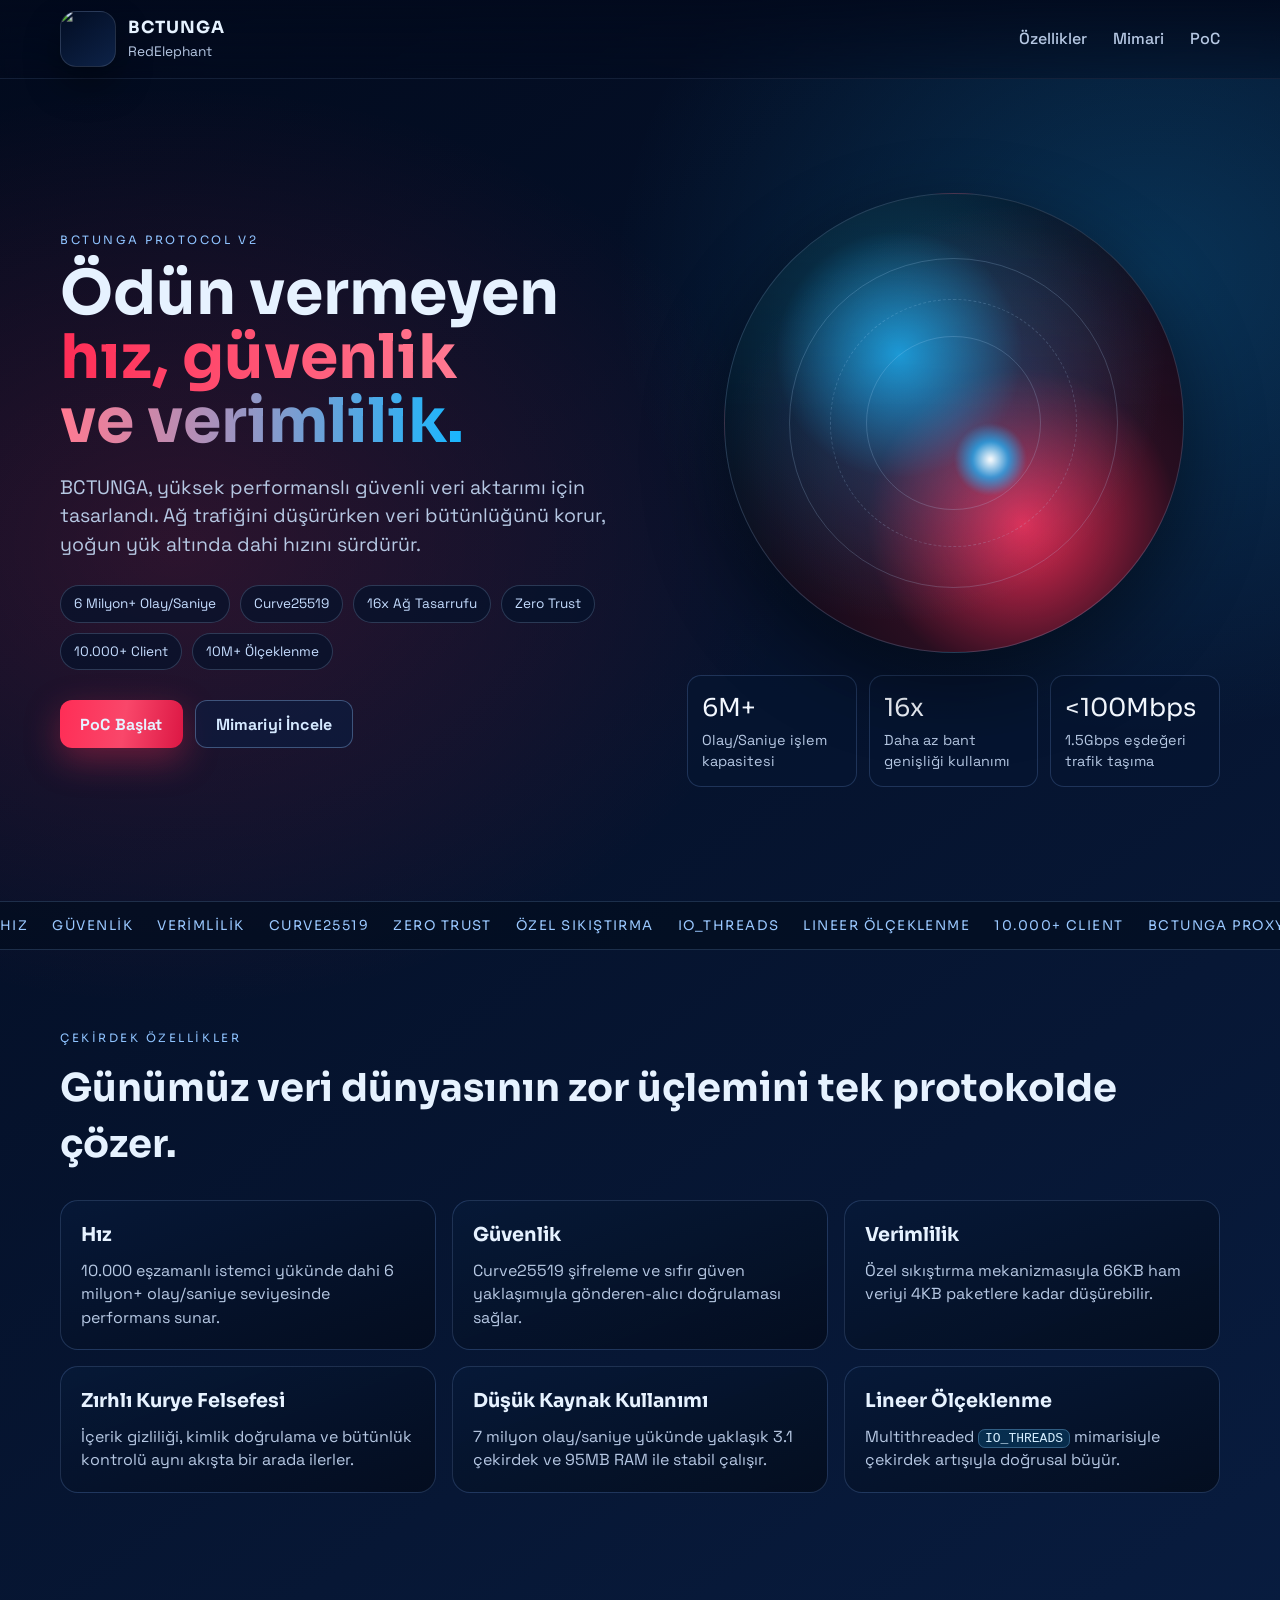
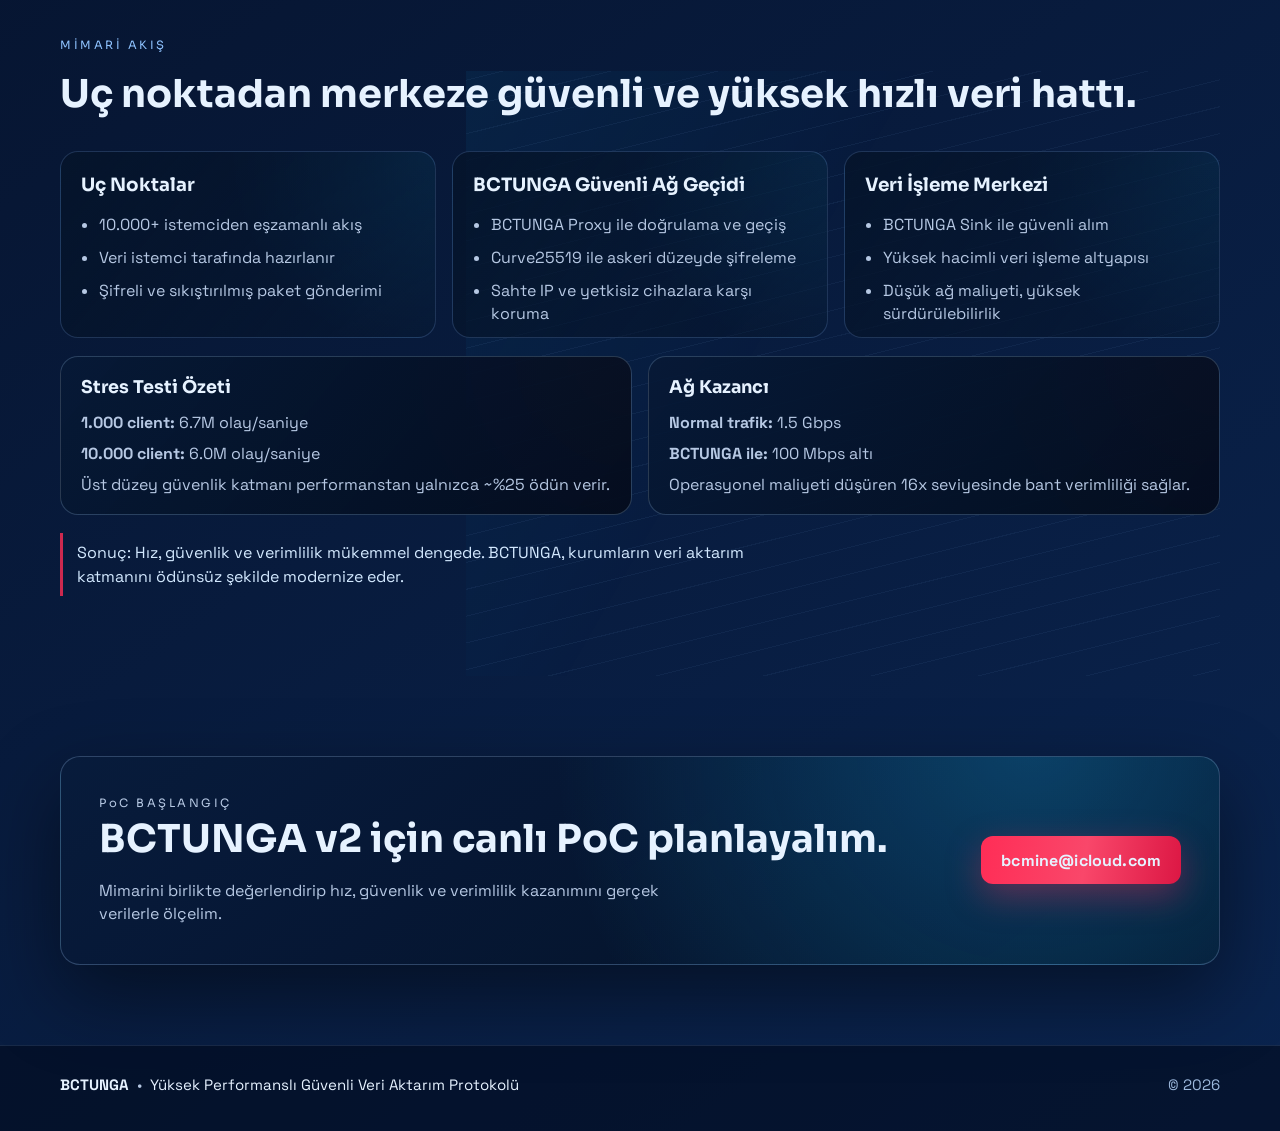
==== index.html @ f97395b2 "Add files via upload" ====
<!doctype html>
<html lang="tr">
<head>
  <meta charset="utf-8">
  <meta name="viewport" content="width=device-width, initial-scale=1">
  <title>BCTUNGA v2 | Ödün Vermeyen Veri Aktarım Protokolü</title>
  <meta name="description" content="BCTUNGA: Yüksek performanslı, güvenli ve verimli veri aktarım protokolü. 6M+ olay/saniye, Curve25519 ve 16x ağ tasarrufu.">
  <meta name="theme-color" content="#020a1d">
  <link rel="preconnect" href="https://fonts.googleapis.com">
  <link rel="preconnect" href="https://fonts.gstatic.com" crossorigin>
  <link href="https://fonts.googleapis.com/css2?family=Sora:wght@400;600;700;800&family=Space+Grotesk:wght@400;500;700&display=swap" rel="stylesheet">
  <link rel="stylesheet" href="styles.css">
</head>
<body>
  <div class="noise-layer" aria-hidden="true"></div>
  <header class="site-header">
    <div class="container header-inner">
      <a href="#home" class="brand" aria-label="BCTUNGA ana sayfa">
        <span class="brand-mark" aria-hidden="true">
          <img src="assets/red-elephant-logo.png" alt="" width="420" height="420" fetchpriority="high" decoding="async">
        </span>
        <span class="brand-copy">
          <strong>BCTUNGA</strong>
          <em>RedElephant</em>
        </span>
      </a>
      <nav class="top-nav" aria-label="Bölüm bağlantıları">
        <a href="#services">Özellikler</a>
        <a href="#architecture">Mimari</a>
        <a href="#contact">PoC</a>
      </nav>
    </div>
  </header>

  <main>
    <section id="home" class="section hero container">
      <div class="hero-copy reveal">
        <p class="eyebrow">BCTUNGA PROTOCOL V2</p>
        <h1>Ödün vermeyen <span>hız, güvenlik ve verimlilik.</span></h1>
        <p class="lead">
          BCTUNGA, yüksek performanslı güvenli veri aktarımı için tasarlandı.
          Ağ trafiğini düşürürken veri bütünlüğünü korur, yoğun yük altında dahi hızını sürdürür.
        </p>
        <div class="chip-row">
          <span>6 Milyon+ Olay/Saniye</span>
          <span>Curve25519</span>
          <span>16x Ağ Tasarrufu</span>
          <span>Zero Trust</span>
          <span>10.000+ Client</span>
          <span>10M+ Ölçeklenme</span>
        </div>
        <div class="hero-actions">
          <a class="btn btn-primary" href="#contact">PoC Başlat</a>
          <a class="btn btn-ghost" href="#architecture">Mimariyi İncele</a>
        </div>
      </div>

      <aside class="hero-visual reveal" aria-label="Teknoloji görseli">
        <div class="core-orb">
          <span class="ring ring-1" aria-hidden="true"></span>
          <span class="ring ring-2" aria-hidden="true"></span>
          <span class="ring ring-3" aria-hidden="true"></span>
          <span class="pulse" aria-hidden="true"></span>
        </div>
        <div class="metrics">
          <article class="metric-card">
            <p class="metric-value"><span data-count="6">0</span>M+</p>
            <p class="metric-label">Olay/Saniye işlem kapasitesi</p>
          </article>
          <article class="metric-card">
            <p class="metric-value"><span data-count="16">0</span>x</p>
            <p class="metric-label">Daha az bant genişliği kullanımı</p>
          </article>
          <article class="metric-card">
            <p class="metric-value">&lt;<span data-count="100">0</span>Mbps</p>
            <p class="metric-label">1.5Gbps eşdeğeri trafik taşıma</p>
          </article>
        </div>
      </aside>
    </section>

    <section class="streamline">
      <div class="streamline-track">
        <span>HIZ</span>
        <span>GÜVENLİK</span>
        <span>VERİMLİLİK</span>
        <span>CURVE25519</span>
        <span>ZERO TRUST</span>
        <span>ÖZEL SIKIŞTIRMA</span>
        <span>IO_THREADS</span>
        <span>LINEER ÖLÇEKLENME</span>
        <span>10.000+ CLIENT</span>
        <span>BCTUNGA PROXY</span>
      </div>
    </section>

    <section id="services" class="section container">
      <div class="section-head reveal">
        <p class="eyebrow">ÇEKİRDEK ÖZELLİKLER</p>
        <h2>Günümüz veri dünyasının zor üçlemini tek protokolde çözer.</h2>
      </div>
      <div class="service-grid">
        <article class="service-card reveal">
          <h3>Hız</h3>
          <p>10.000 eşzamanlı istemci yükünde dahi 6 milyon+ olay/saniye seviyesinde performans sunar.</p>
        </article>
        <article class="service-card reveal">
          <h3>Güvenlik</h3>
          <p>Curve25519 şifreleme ve sıfır güven yaklaşımıyla gönderen-alıcı doğrulaması sağlar.</p>
        </article>
        <article class="service-card reveal">
          <h3>Verimlilik</h3>
          <p>Özel sıkıştırma mekanizmasıyla 66KB ham veriyi 4KB paketlere kadar düşürebilir.</p>
        </article>
        <article class="service-card reveal">
          <h3>Zırhlı Kurye Felsefesi</h3>
          <p>İçerik gizliliği, kimlik doğrulama ve bütünlük kontrolü aynı akışta bir arada ilerler.</p>
        </article>
        <article class="service-card reveal">
          <h3>Düşük Kaynak Kullanımı</h3>
          <p>7 milyon olay/saniye yükünde yaklaşık 3.1 çekirdek ve 95MB RAM ile stabil çalışır.</p>
        </article>
        <article class="service-card reveal">
          <h3>Lineer Ölçeklenme</h3>
          <p>Multithreaded <code>IO_THREADS</code> mimarisiyle çekirdek artışıyla doğrusal büyür.</p>
        </article>
      </div>
    </section>

    <section id="architecture" class="section container stack-section">
      <div class="section-head reveal">
        <p class="eyebrow">MİMARİ AKIŞ</p>
        <h2>Uç noktadan merkeze güvenli ve yüksek hızlı veri hattı.</h2>
      </div>
      <div class="stack-panels">
        <article class="panel reveal">
          <h3>Uç Noktalar</h3>
          <ul>
            <li>10.000+ istemciden eşzamanlı akış</li>
            <li>Veri istemci tarafında hazırlanır</li>
            <li>Şifreli ve sıkıştırılmış paket gönderimi</li>
          </ul>
        </article>
        <article class="panel reveal">
          <h3>BCTUNGA Güvenli Ağ Geçidi</h3>
          <ul>
            <li>BCTUNGA Proxy ile doğrulama ve geçiş</li>
            <li>Curve25519 ile askeri düzeyde şifreleme</li>
            <li>Sahte IP ve yetkisiz cihazlara karşı koruma</li>
          </ul>
        </article>
        <article class="panel reveal">
          <h3>Veri İşleme Merkezi</h3>
          <ul>
            <li>BCTUNGA Sink ile güvenli alım</li>
            <li>Yüksek hacimli veri işleme altyapısı</li>
            <li>Düşük ağ maliyeti, yüksek sürdürülebilirlik</li>
          </ul>
        </article>
      </div>
      <div class="proof-grid">
        <article class="proof-card reveal">
          <h3>Stres Testi Özeti</h3>
          <p><strong>1.000 client:</strong> 6.7M olay/saniye</p>
          <p><strong>10.000 client:</strong> 6.0M olay/saniye</p>
          <p>Üst düzey güvenlik katmanı performanstan yalnızca ~%25 ödün verir.</p>
        </article>
        <article class="proof-card reveal">
          <h3>Ağ Kazancı</h3>
          <p><strong>Normal trafik:</strong> 1.5 Gbps</p>
          <p><strong>BCTUNGA ile:</strong> 100 Mbps altı</p>
          <p>Operasyonel maliyeti düşüren 16x seviyesinde bant verimliliği sağlar.</p>
        </article>
      </div>
      <p class="architecture-note reveal">
        Sonuç: Hız, güvenlik ve verimlilik mükemmel dengede. BCTUNGA, kurumların veri aktarım katmanını
        ödünsüz şekilde modernize eder.
      </p>
    </section>

    <section id="contact" class="section container">
      <div class="contact-card reveal">
        <div>
          <p class="eyebrow">PoC BAŞLANGIÇ</p>
          <h2>BCTUNGA v2 için canlı PoC planlayalım.</h2>
          <p>Mimarini birlikte değerlendirip hız, güvenlik ve verimlilik kazanımını gerçek verilerle ölçelim.</p>
        </div>
        <a class="btn btn-primary" href="mailto:bcmine@icloud.com">bcmine@icloud.com</a>
      </div>
    </section>
  </main>

  <footer class="site-footer">
    <div class="container footer-inner">
      <p><strong>BCTUNGA</strong> <span>•</span> Yüksek Performanslı Güvenli Veri Aktarım Protokolü</p>
      <p class="muted">© 2026</p>
    </div>
  </footer>

  <script src="script.js" defer></script>
</body>
</html>
---- styles.css ----
:root {
  --bg-0: #020a1d;
  --bg-1: #071735;
  --bg-2: #0a244f;
  --ink: #e6f2ff;
  --ink-soft: #b6c8e3;
  --line: rgba(137, 181, 255, 0.2);
  --panel: linear-gradient(160deg, rgba(7, 25, 56, 0.9), rgba(4, 13, 30, 0.92));
  --accent-red: #ff2d56;
  --accent-cyan: #18b7ff;
  --radius: 18px;
  --shadow: 0 30px 80px rgba(0, 0, 0, 0.45);
}

*,
*::before,
*::after {
  box-sizing: border-box;
}

html {
  scroll-behavior: smooth;
}

body {
  margin: 0;
  font-family: "Space Grotesk", "Segoe UI", sans-serif;
  color: var(--ink);
  background:
    radial-gradient(80vw 60vw at 14% 20%, rgba(255, 45, 86, 0.16), transparent 60%),
    radial-gradient(70vw 60vw at 90% 10%, rgba(24, 183, 255, 0.2), transparent 60%),
    linear-gradient(145deg, var(--bg-0), var(--bg-1) 50%, var(--bg-2));
  min-height: 100vh;
  line-height: 1.45;
}

img {
  max-width: 100%;
  display: block;
}

a {
  color: inherit;
  text-decoration: none;
}

.noise-layer {
  position: fixed;
  inset: 0;
  pointer-events: none;
  opacity: 0.2;
  background-image:
    radial-gradient(rgba(255, 255, 255, 0.06) 0.5px, transparent 0.5px);
  background-size: 4px 4px;
  z-index: -1;
}

.container {
  width: min(1160px, 92vw);
  margin-inline: auto;
}

.site-header {
  position: sticky;
  top: 0;
  z-index: 20;
  backdrop-filter: blur(8px);
  background: linear-gradient(180deg, rgba(2, 10, 29, 0.88), rgba(2, 10, 29, 0.38));
  border-bottom: 1px solid rgba(130, 166, 219, 0.14);
}

.header-inner {
  min-height: 78px;
  display: flex;
  align-items: center;
  justify-content: space-between;
  gap: 24px;
}

.brand {
  display: inline-flex;
  align-items: center;
  gap: 12px;
}

.brand-mark {
  width: 56px;
  height: 56px;
  border-radius: 16px;
  border: 1px solid rgba(255, 255, 255, 0.12);
  overflow: hidden;
  background: linear-gradient(145deg, rgba(2, 14, 36, 0.9), rgba(15, 38, 77, 0.9));
  box-shadow: 0 18px 35px rgba(0, 0, 0, 0.35);
}

.brand-mark img {
  width: 140%;
  height: 140%;
  object-fit: cover;
  object-position: 50% 16%;
  transform: translate(-12%, -11%);
}

.brand-copy {
  display: grid;
  gap: 2px;
}

.brand-copy strong {
  font-family: "Sora", sans-serif;
  letter-spacing: 0.06em;
  font-size: 1.05rem;
}

.brand-copy em {
  font-style: normal;
  color: var(--ink-soft);
  font-size: 0.86rem;
}

.top-nav {
  display: inline-flex;
  align-items: center;
  gap: 26px;
}

.top-nav a {
  color: var(--ink-soft);
  font-weight: 500;
  transition: color 0.25s ease;
}

.top-nav a:hover {
  color: #fff;
}

.section {
  padding: 80px 0;
}

.hero {
  min-height: calc(100vh - 78px);
  display: grid;
  align-items: center;
  grid-template-columns: 1.05fr 0.95fr;
  gap: 38px;
}

.eyebrow {
  font-family: "Sora", sans-serif;
  letter-spacing: 0.22em;
  font-size: 0.72rem;
  color: #8fc3ff;
  margin: 0 0 14px;
}

h1,
h2,
h3 {
  font-family: "Sora", sans-serif;
  margin: 0;
}

h1 {
  font-size: clamp(2.05rem, 4.8vw, 4rem);
  line-height: 1.04;
  text-wrap: balance;
}

h1 span {
  background: linear-gradient(90deg, var(--accent-red), #ff7a92 50%, var(--accent-cyan));
  -webkit-background-clip: text;
  background-clip: text;
  color: transparent;
}

.lead {
  margin: 20px 0 26px;
  color: var(--ink-soft);
  max-width: 58ch;
  font-size: clamp(1rem, 2.1vw, 1.22rem);
}

.chip-row {
  display: flex;
  flex-wrap: wrap;
  gap: 10px;
}

.chip-row span {
  border: 1px solid rgba(173, 212, 255, 0.2);
  border-radius: 999px;
  padding: 8px 13px;
  font-size: 0.85rem;
  color: #c5ddff;
  background: rgba(4, 19, 44, 0.68);
}

.hero-actions {
  margin-top: 30px;
  display: flex;
  flex-wrap: wrap;
  gap: 12px;
}

.btn {
  display: inline-flex;
  align-items: center;
  justify-content: center;
  border-radius: 12px;
  min-height: 48px;
  padding: 0 20px;
  font-weight: 700;
  letter-spacing: 0.01em;
  transition: transform 0.25s ease, box-shadow 0.25s ease, background 0.25s ease;
}

.btn:hover {
  transform: translateY(-2px);
}

.btn-primary {
  background: linear-gradient(98deg, var(--accent-red), #f9476a 52%, #dc1744);
  box-shadow: 0 12px 35px rgba(255, 45, 86, 0.35);
}

.btn-primary:hover {
  box-shadow: 0 16px 40px rgba(255, 45, 86, 0.45);
}

.btn-ghost {
  border: 1px solid rgba(151, 200, 255, 0.34);
  color: #d5e9ff;
  background: rgba(8, 30, 68, 0.55);
}

.hero-visual {
  display: grid;
  gap: 22px;
}

.core-orb {
  position: relative;
  width: min(460px, 86vw);
  aspect-ratio: 1;
  margin-inline: auto;
  border-radius: 50%;
  background:
    radial-gradient(circle at 38% 35%, rgba(24, 183, 255, 0.8), rgba(24, 183, 255, 0.15) 30%, transparent 65%),
    radial-gradient(circle at 65% 72%, rgba(255, 45, 86, 0.9), rgba(255, 45, 86, 0.15) 35%, transparent 72%),
    radial-gradient(circle at center, rgba(5, 22, 49, 0.98), rgba(2, 8, 22, 1) 65%);
  border: 1px solid rgba(167, 209, 255, 0.2);
  box-shadow: var(--shadow);
  overflow: hidden;
  isolation: isolate;
}

.core-orb::before,
.core-orb::after {
  content: "";
  position: absolute;
  inset: 0;
  border-radius: 50%;
}

.core-orb::before {
  background: linear-gradient(180deg, rgba(255, 255, 255, 0.22), transparent 48%);
  mix-blend-mode: soft-light;
}

.core-orb::after {
  background: linear-gradient(90deg, transparent 32%, rgba(255, 255, 255, 0.17) 50%, transparent 68%);
  transform: translateX(-110%);
  animation: scan 5s linear infinite;
}

.ring {
  position: absolute;
  inset: 14%;
  border-radius: 50%;
  border: 1px solid rgba(180, 221, 255, 0.2);
}

.ring-1 {
  animation: spin 18s linear infinite;
}

.ring-2 {
  inset: 23%;
  border-style: dashed;
  animation: spin-reverse 12s linear infinite;
}

.ring-3 {
  inset: 31%;
  animation: pulse-ring 2.8s ease-in-out infinite;
}

.pulse {
  position: absolute;
  width: 16%;
  aspect-ratio: 1;
  border-radius: 50%;
  background: radial-gradient(circle, #fff, rgba(24, 183, 255, 0.72), transparent 70%);
  filter: blur(1px);
  top: 50%;
  left: 50%;
  animation: orbit 8s linear infinite;
}

.metrics {
  display: grid;
  grid-template-columns: repeat(3, minmax(0, 1fr));
  gap: 12px;
}

.metric-card {
  border: 1px solid var(--line);
  border-radius: 14px;
  background: rgba(6, 22, 49, 0.72);
  padding: 14px;
}

.metric-value {
  margin: 0 0 4px;
  font-family: "Sora", sans-serif;
  font-size: 1.55rem;
  color: #f3f8ff;
}

.metric-label {
  margin: 0;
  color: var(--ink-soft);
  font-size: 0.9rem;
}

.streamline {
  overflow: hidden;
  border-top: 1px solid rgba(144, 193, 255, 0.18);
  border-bottom: 1px solid rgba(144, 193, 255, 0.18);
  background: rgba(2, 13, 30, 0.65);
}

.streamline-track {
  white-space: nowrap;
  padding: 14px 0;
  display: inline-flex;
  gap: 24px;
  min-width: 100%;
  animation: marquee 22s linear infinite;
}

.streamline-track span {
  font-family: "Sora", sans-serif;
  letter-spacing: 0.11em;
  font-size: 0.83rem;
  color: #9ac8ff;
}

.section-head {
  margin-bottom: 28px;
}

h2 {
  font-size: clamp(1.55rem, 3vw, 2.6rem);
}

.service-grid {
  display: grid;
  grid-template-columns: repeat(3, minmax(0, 1fr));
  gap: 16px;
}

.service-card {
  border-radius: var(--radius);
  border: 1px solid var(--line);
  background: var(--panel);
  padding: 20px;
  transition: transform 0.26s ease, border-color 0.26s ease;
}

.service-card:hover {
  transform: translateY(-6px);
  border-color: rgba(255, 45, 86, 0.38);
}

.service-card h3 {
  font-size: 1.2rem;
  margin-bottom: 10px;
}

.service-card p {
  margin: 0;
  color: var(--ink-soft);
}

.service-card code {
  background: rgba(24, 183, 255, 0.16);
  border: 1px solid rgba(146, 205, 255, 0.3);
  border-radius: 7px;
  padding: 1px 6px;
  color: #d5eeff;
}

.stack-section {
  padding-top: 64px;
  position: relative;
  overflow: hidden;
}

.stack-section::before {
  content: "";
  position: absolute;
  inset: 14% -20% -10% 35%;
  background:
    linear-gradient(120deg, rgba(24, 183, 255, 0.15), transparent 35%),
    repeating-linear-gradient(
      -14deg,
      rgba(138, 191, 255, 0.13) 0,
      rgba(138, 191, 255, 0.13) 1px,
      transparent 1px,
      transparent 26px
    );
  opacity: 0.45;
  pointer-events: none;
}

.stack-section > * {
  position: relative;
  z-index: 1;
}

.stack-panels {
  display: grid;
  grid-template-columns: repeat(3, minmax(0, 1fr));
  gap: 16px;
}

.panel {
  border-radius: var(--radius);
  border: 1px solid var(--line);
  background:
    linear-gradient(130deg, rgba(5, 20, 42, 0.84), rgba(5, 20, 42, 0.42)),
    radial-gradient(circle at top right, rgba(24, 183, 255, 0.18), transparent 50%);
  padding: 20px 20px 12px;
}

.panel h3 {
  margin-bottom: 14px;
  font-size: 1.15rem;
}

.panel ul {
  margin: 0;
  padding-left: 18px;
  color: var(--ink-soft);
  display: grid;
  gap: 10px;
}

.proof-grid {
  margin-top: 18px;
  display: grid;
  grid-template-columns: repeat(2, minmax(0, 1fr));
  gap: 16px;
}

.proof-card {
  border-radius: var(--radius);
  border: 1px solid rgba(170, 214, 255, 0.22);
  padding: 18px 20px;
  background:
    linear-gradient(130deg, rgba(7, 25, 54, 0.88), rgba(3, 12, 27, 0.9)),
    radial-gradient(circle at top right, rgba(255, 45, 86, 0.18), transparent 40%);
}

.proof-card h3 {
  margin: 0 0 10px;
  font-size: 1.1rem;
}

.proof-card p {
  margin: 0 0 8px;
  color: var(--ink-soft);
}

.proof-card p:last-child {
  margin-bottom: 0;
}

.architecture-note {
  margin: 18px 0 0;
  border-left: 3px solid rgba(255, 45, 86, 0.8);
  padding: 8px 0 8px 14px;
  color: #d3e9ff;
  max-width: 76ch;
}

.contact-card {
  border: 1px solid rgba(170, 210, 255, 0.24);
  border-radius: calc(var(--radius) + 2px);
  padding: clamp(22px, 4vw, 38px);
  background:
    radial-gradient(circle at 84% -10%, rgba(24, 183, 255, 0.28), transparent 48%),
    linear-gradient(145deg, rgba(8, 28, 60, 0.94), rgba(4, 16, 37, 0.93));
  box-shadow: var(--shadow);
  display: flex;
  align-items: center;
  justify-content: space-between;
  gap: 20px;
}

.contact-card h2 {
  margin: 0 0 12px;
}

.contact-card p {
  margin: 0;
  color: var(--ink-soft);
  max-width: 56ch;
}

.site-footer {
  padding: 28px 0 36px;
  border-top: 1px solid rgba(147, 191, 248, 0.14);
  background: rgba(2, 10, 29, 0.6);
}

.footer-inner {
  display: flex;
  align-items: center;
  justify-content: space-between;
  gap: 10px;
  font-size: 0.94rem;
}

.footer-inner p {
  margin: 0;
}

.footer-inner span {
  color: var(--ink-soft);
  margin: 0 4px;
}

.muted {
  color: #9cb8dc;
}

.reveal {
  opacity: 0;
  transform: translateY(18px);
  transition:
    opacity 0.62s ease,
    transform 0.62s ease;
}

.reveal.show {
  opacity: 1;
  transform: translateY(0);
}

@keyframes spin {
  to {
    transform: rotate(1turn);
  }
}

@keyframes spin-reverse {
  to {
    transform: rotate(-1turn);
  }
}

@keyframes pulse-ring {
  0%,
  100% {
    transform: scale(1);
    opacity: 0.72;
  }
  50% {
    transform: scale(1.06);
    opacity: 0.28;
  }
}

@keyframes orbit {
  from {
    transform: translate(-50%, -50%) rotate(0deg) translateX(130px) rotate(0deg);
  }
  to {
    transform: translate(-50%, -50%) rotate(360deg) translateX(130px) rotate(-360deg);
  }
}

@keyframes scan {
  to {
    transform: translateX(110%);
  }
}

@keyframes marquee {
  to {
    transform: translateX(-50%);
  }
}

@media (max-width: 1020px) {
  .hero {
    grid-template-columns: 1fr;
    padding-top: 40px;
    min-height: auto;
  }

  .hero-visual {
    width: min(620px, 100%);
    margin-inline: auto;
  }

  .service-grid,
  .stack-panels,
  .proof-grid {
    grid-template-columns: repeat(2, minmax(0, 1fr));
  }
}

@media (max-width: 760px) {
  .header-inner {
    min-height: 72px;
  }

  .top-nav {
    display: none;
  }

  .section {
    padding: 64px 0;
  }

  .metrics {
    grid-template-columns: 1fr;
  }

  .service-grid,
  .stack-panels,
  .proof-grid {
    grid-template-columns: 1fr;
  }

  .contact-card {
    flex-direction: column;
    align-items: flex-start;
  }

  .footer-inner {
    flex-direction: column;
    align-items: flex-start;
  }
}

@media (prefers-reduced-motion: reduce) {
  html {
    scroll-behavior: auto;
  }

  * {
    animation-duration: 0.01ms !important;
    animation-iteration-count: 1 !important;
    transition-duration: 0.01ms !important;
  }
}
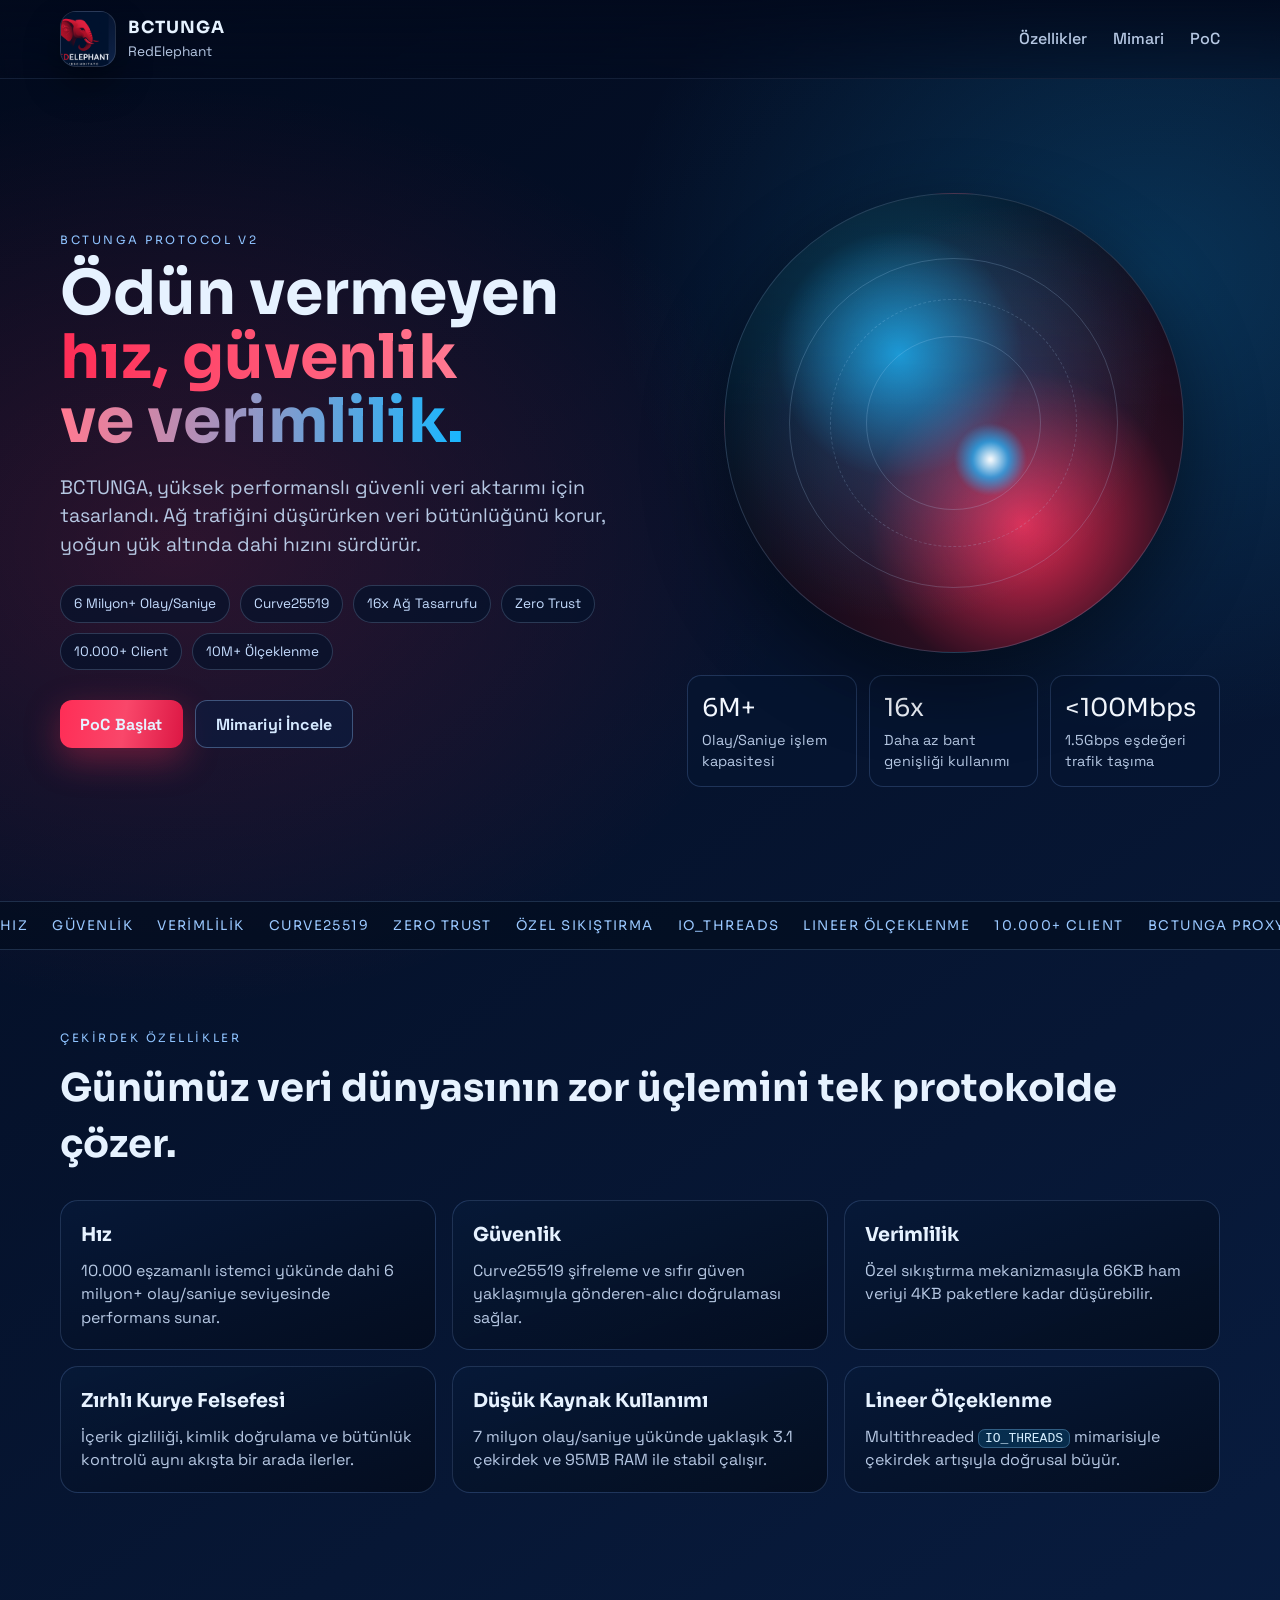
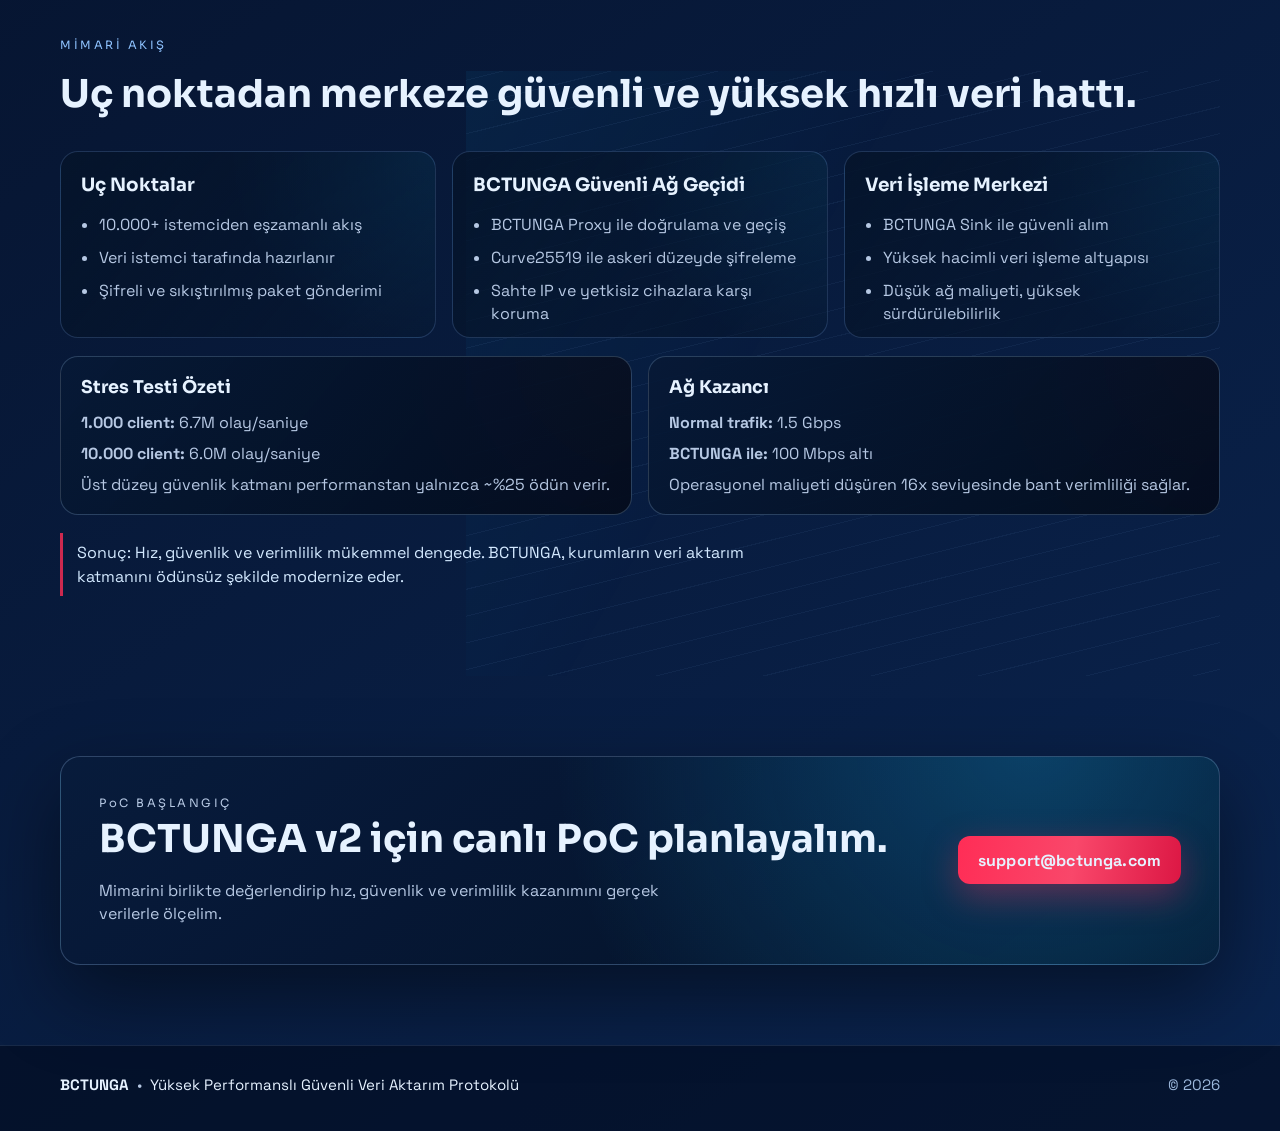
==== commit 1a6b61fb: "Update index.html" ====
--- a/index.html
+++ b/index.html
@@ -185,7 +185,7 @@
           <h2>BCTUNGA v2 için canlı PoC planlayalım.</h2>
           <p>Mimarini birlikte değerlendirip hız, güvenlik ve verimlilik kazanımını gerçek verilerle ölçelim.</p>
         </div>
-        <a class="btn btn-primary" href="mailto:bcmine@icloud.com">bcmine@icloud.com</a>
+        <a class="btn btn-primary" href="mailto:support@bctunga.com">support@bctunga.com</a>
       </div>
     </section>
   </main>
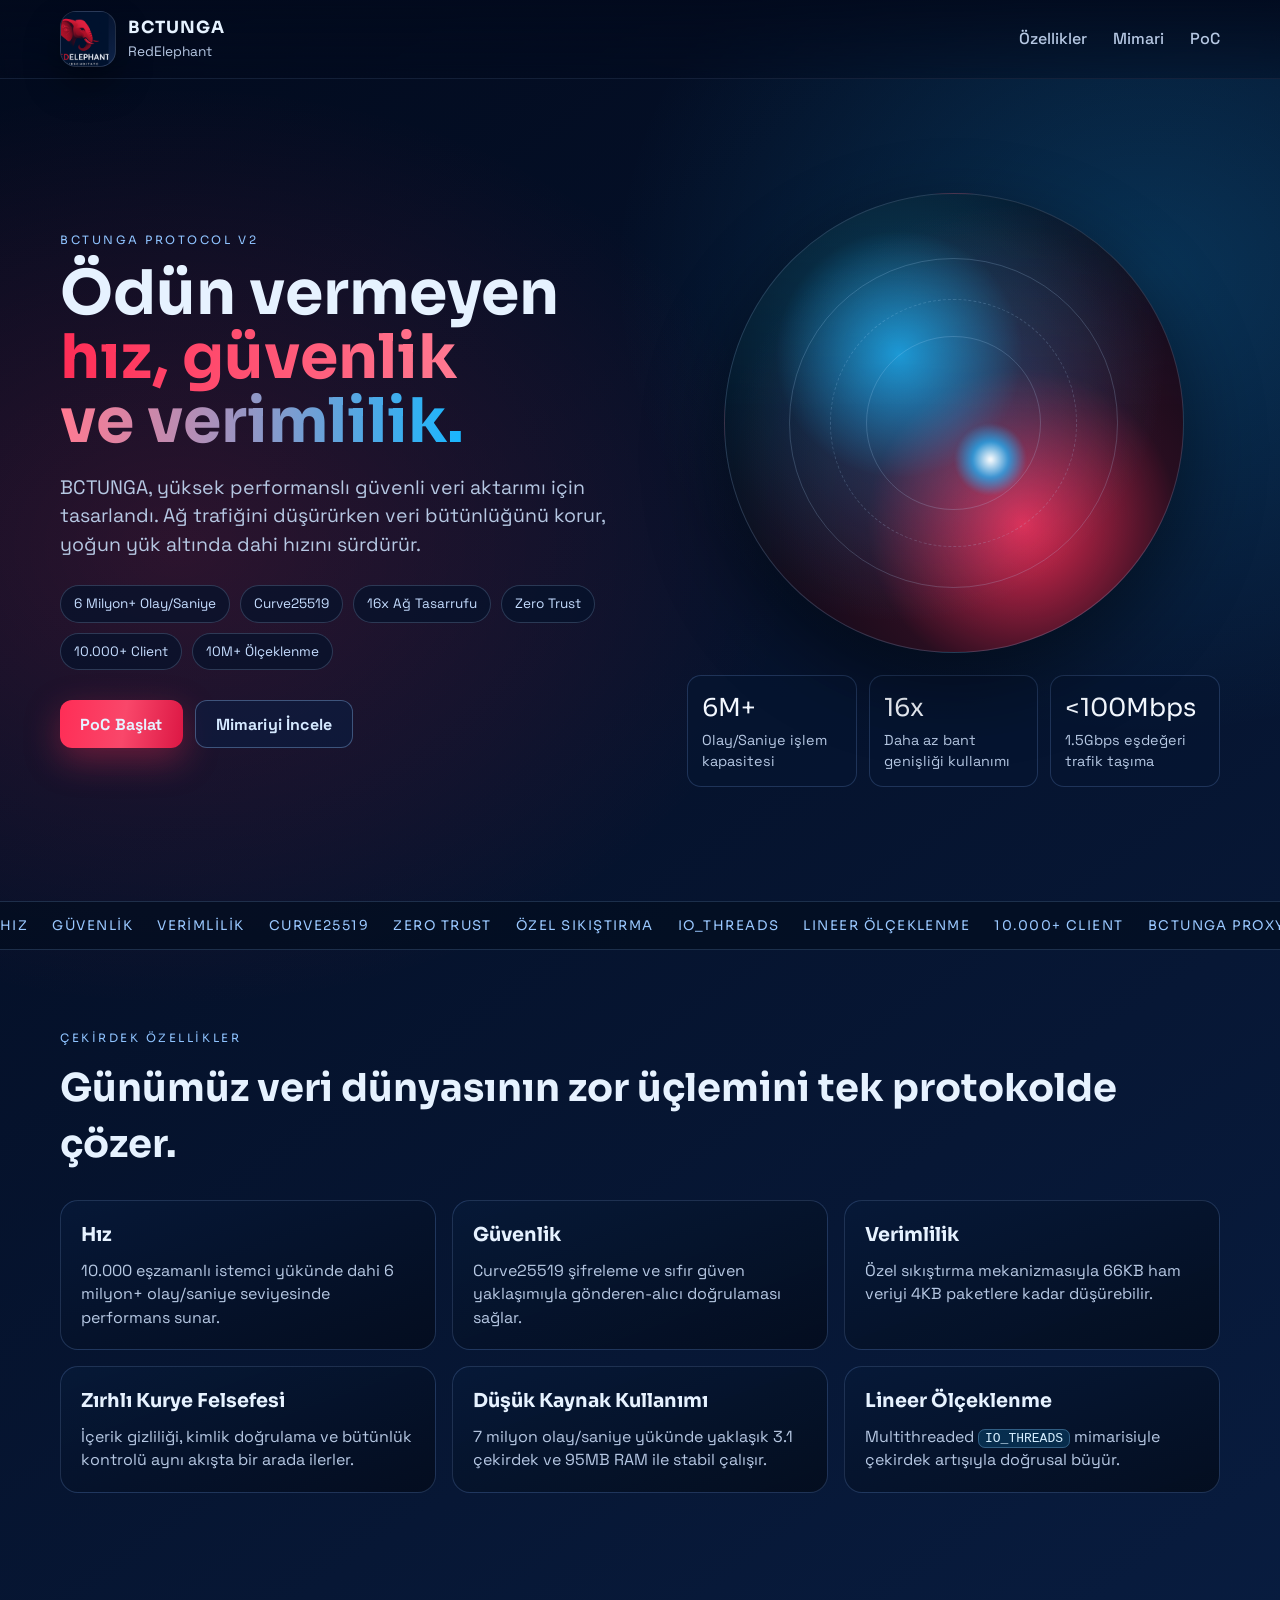
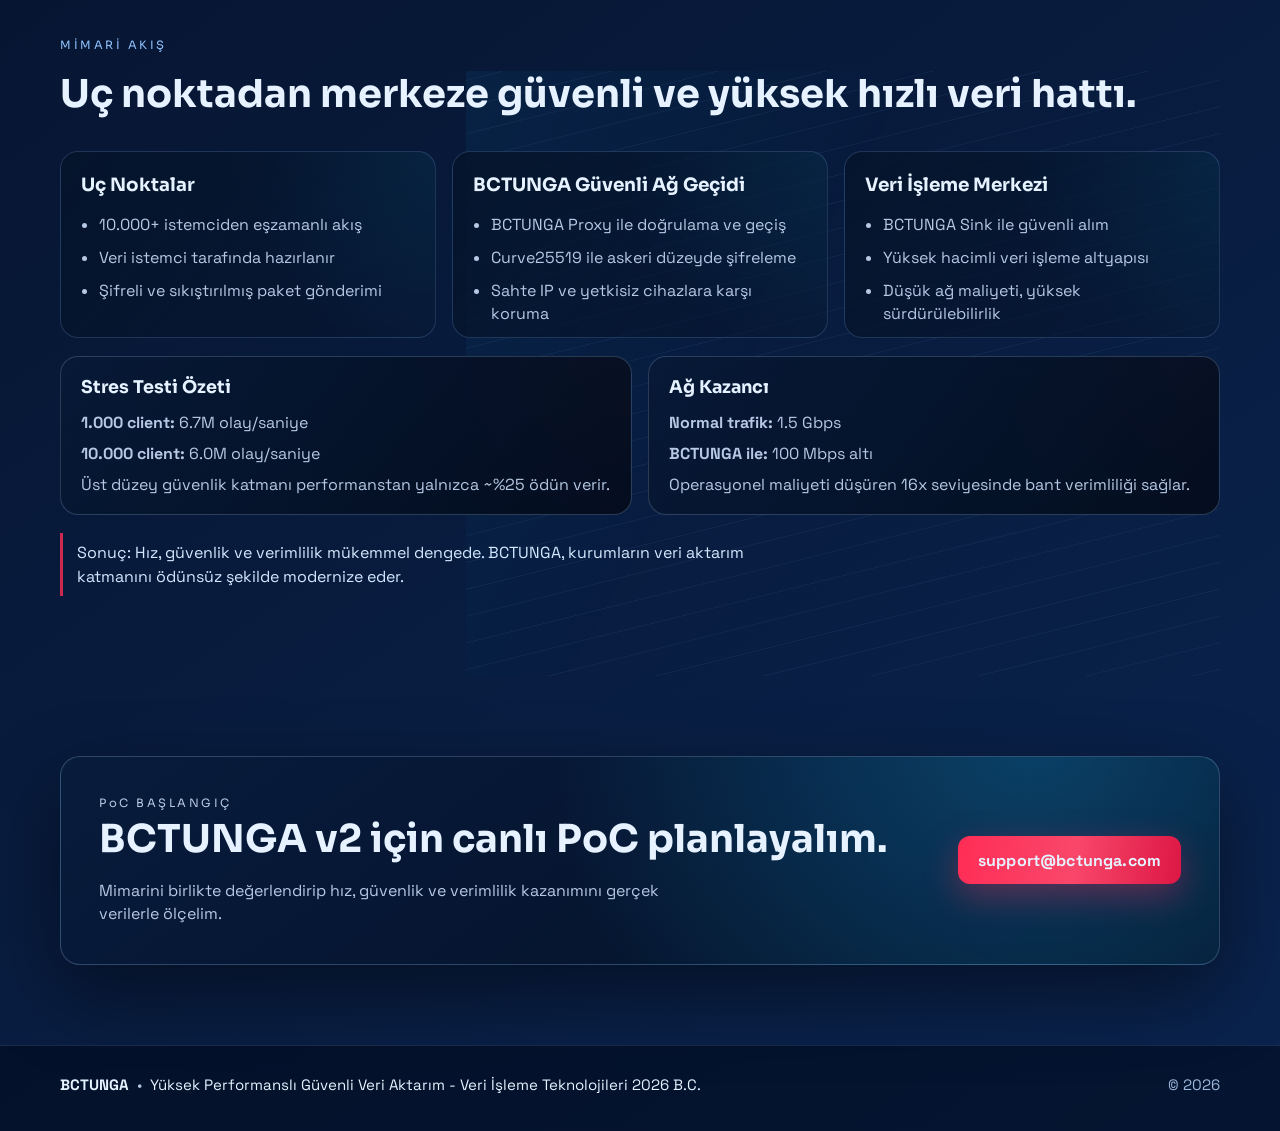
==== commit 62025343: "Update footer text for BCTUNGA" ====
--- a/index.html
+++ b/index.html
@@ -192,7 +192,7 @@
 
   <footer class="site-footer">
     <div class="container footer-inner">
-      <p><strong>BCTUNGA</strong> <span>•</span> Yüksek Performanslı Güvenli Veri Aktarım Protokolü</p>
+      <p><strong>BCTUNGA</strong> <span>•</span> Yüksek Performanslı Güvenli Veri Aktarım - Veri İşleme Teknolojileri 2026  B.C. </p>
       <p class="muted">© 2026</p>
     </div>
   </footer>
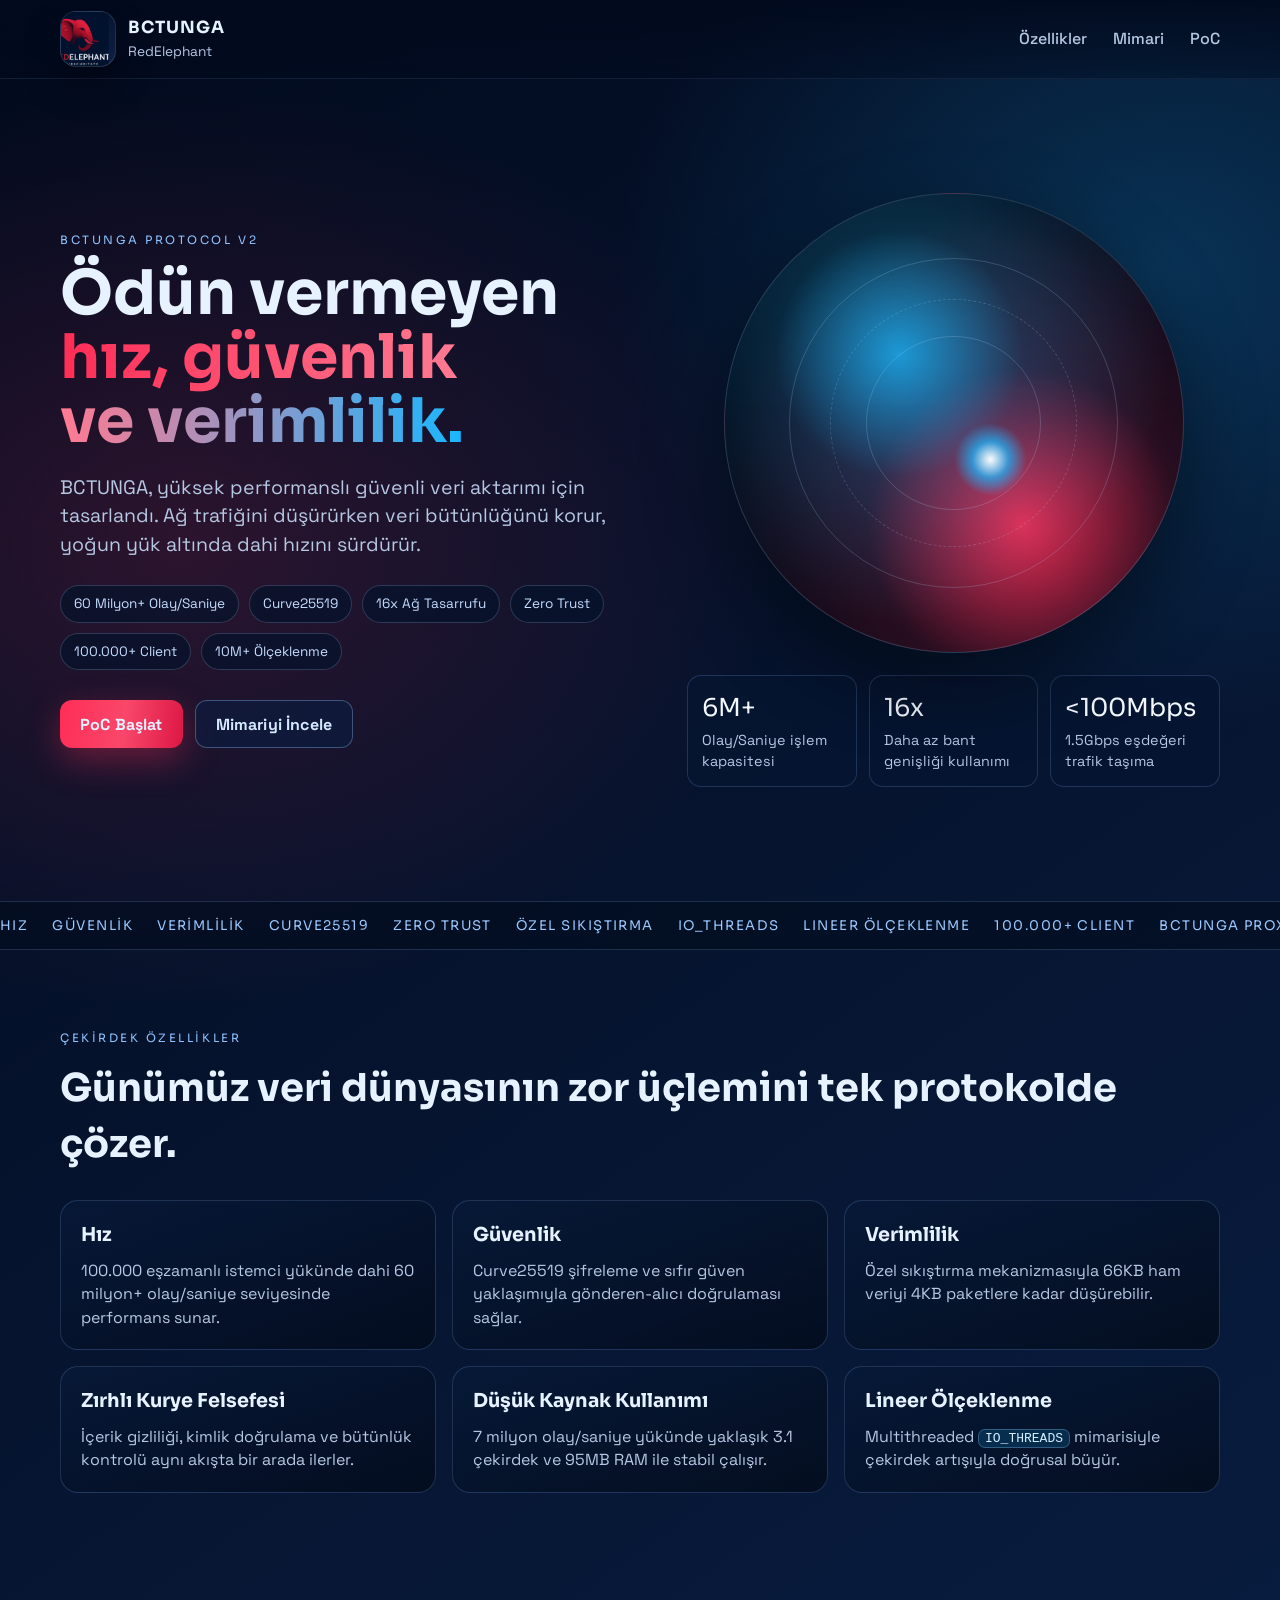
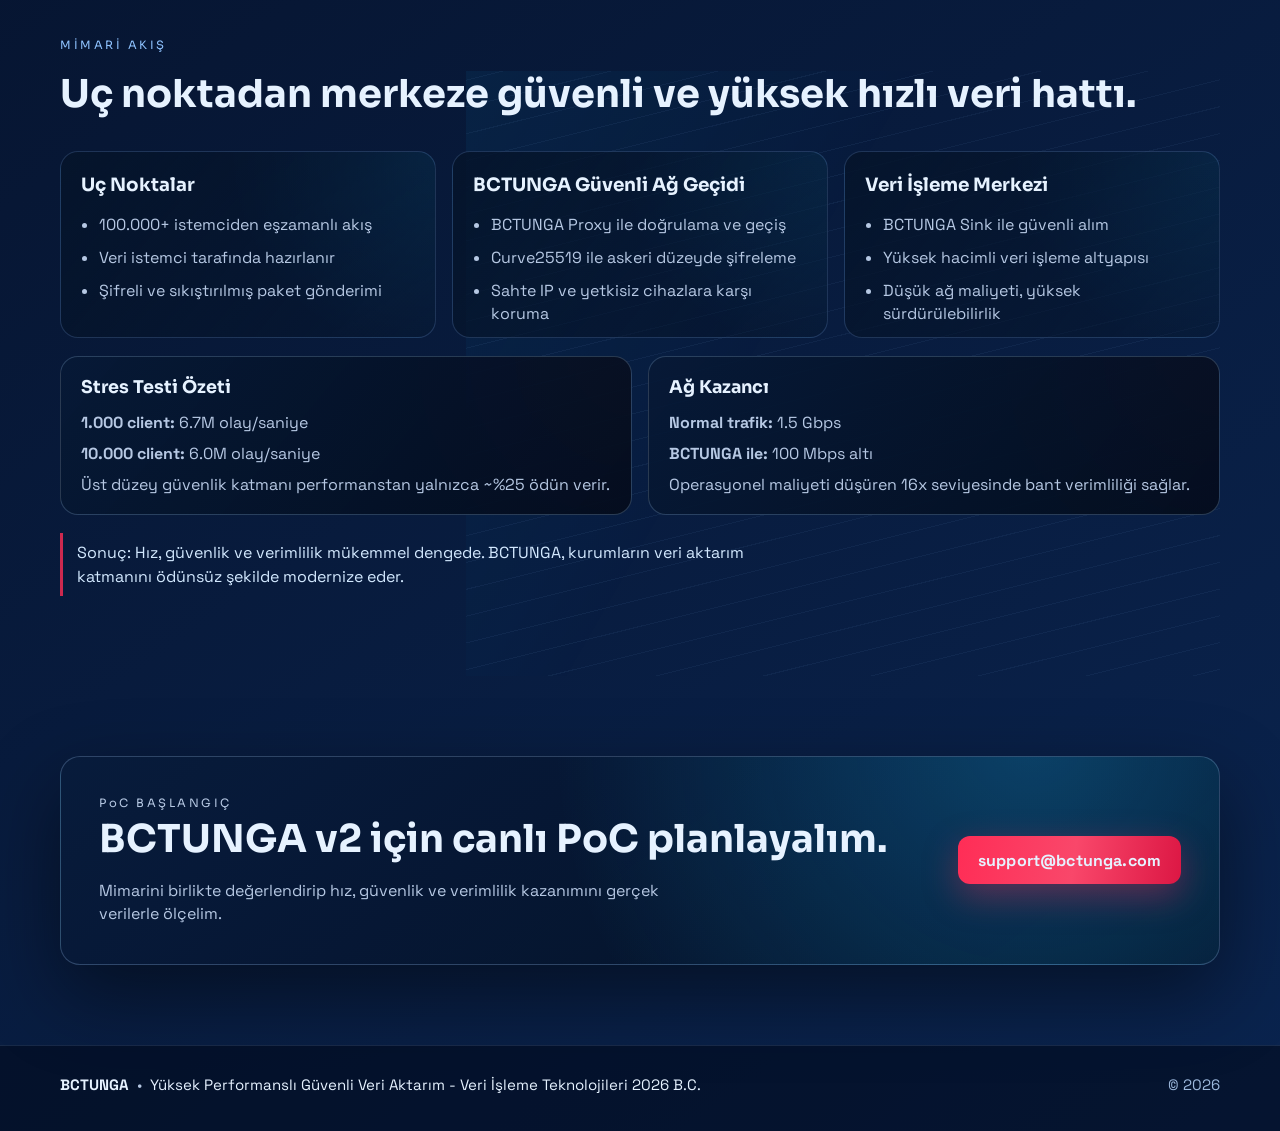
==== commit c872214a: "Update client capacity and event handling metrics" ====
--- a/index.html
+++ b/index.html
@@ -42,11 +42,11 @@
           Ağ trafiğini düşürürken veri bütünlüğünü korur, yoğun yük altında dahi hızını sürdürür.
         </p>
         <div class="chip-row">
-          <span>6 Milyon+ Olay/Saniye</span>
+          <span>60 Milyon+ Olay/Saniye</span>
           <span>Curve25519</span>
           <span>16x Ağ Tasarrufu</span>
           <span>Zero Trust</span>
-          <span>10.000+ Client</span>
+          <span>100.000+ Client</span>
           <span>10M+ Ölçeklenme</span>
         </div>
         <div class="hero-actions">
@@ -89,7 +89,7 @@
         <span>ÖZEL SIKIŞTIRMA</span>
         <span>IO_THREADS</span>
         <span>LINEER ÖLÇEKLENME</span>
-        <span>10.000+ CLIENT</span>
+        <span>100.000+ CLIENT</span>
         <span>BCTUNGA PROXY</span>
       </div>
     </section>
@@ -102,7 +102,7 @@
       <div class="service-grid">
         <article class="service-card reveal">
           <h3>Hız</h3>
-          <p>10.000 eşzamanlı istemci yükünde dahi 6 milyon+ olay/saniye seviyesinde performans sunar.</p>
+          <p>100.000 eşzamanlı istemci yükünde dahi 60 milyon+ olay/saniye seviyesinde performans sunar.</p>
         </article>
         <article class="service-card reveal">
           <h3>Güvenlik</h3>
@@ -136,7 +136,7 @@
         <article class="panel reveal">
           <h3>Uç Noktalar</h3>
           <ul>
-            <li>10.000+ istemciden eşzamanlı akış</li>
+            <li>100.000+ istemciden eşzamanlı akış</li>
             <li>Veri istemci tarafında hazırlanır</li>
             <li>Şifreli ve sıkıştırılmış paket gönderimi</li>
           </ul>
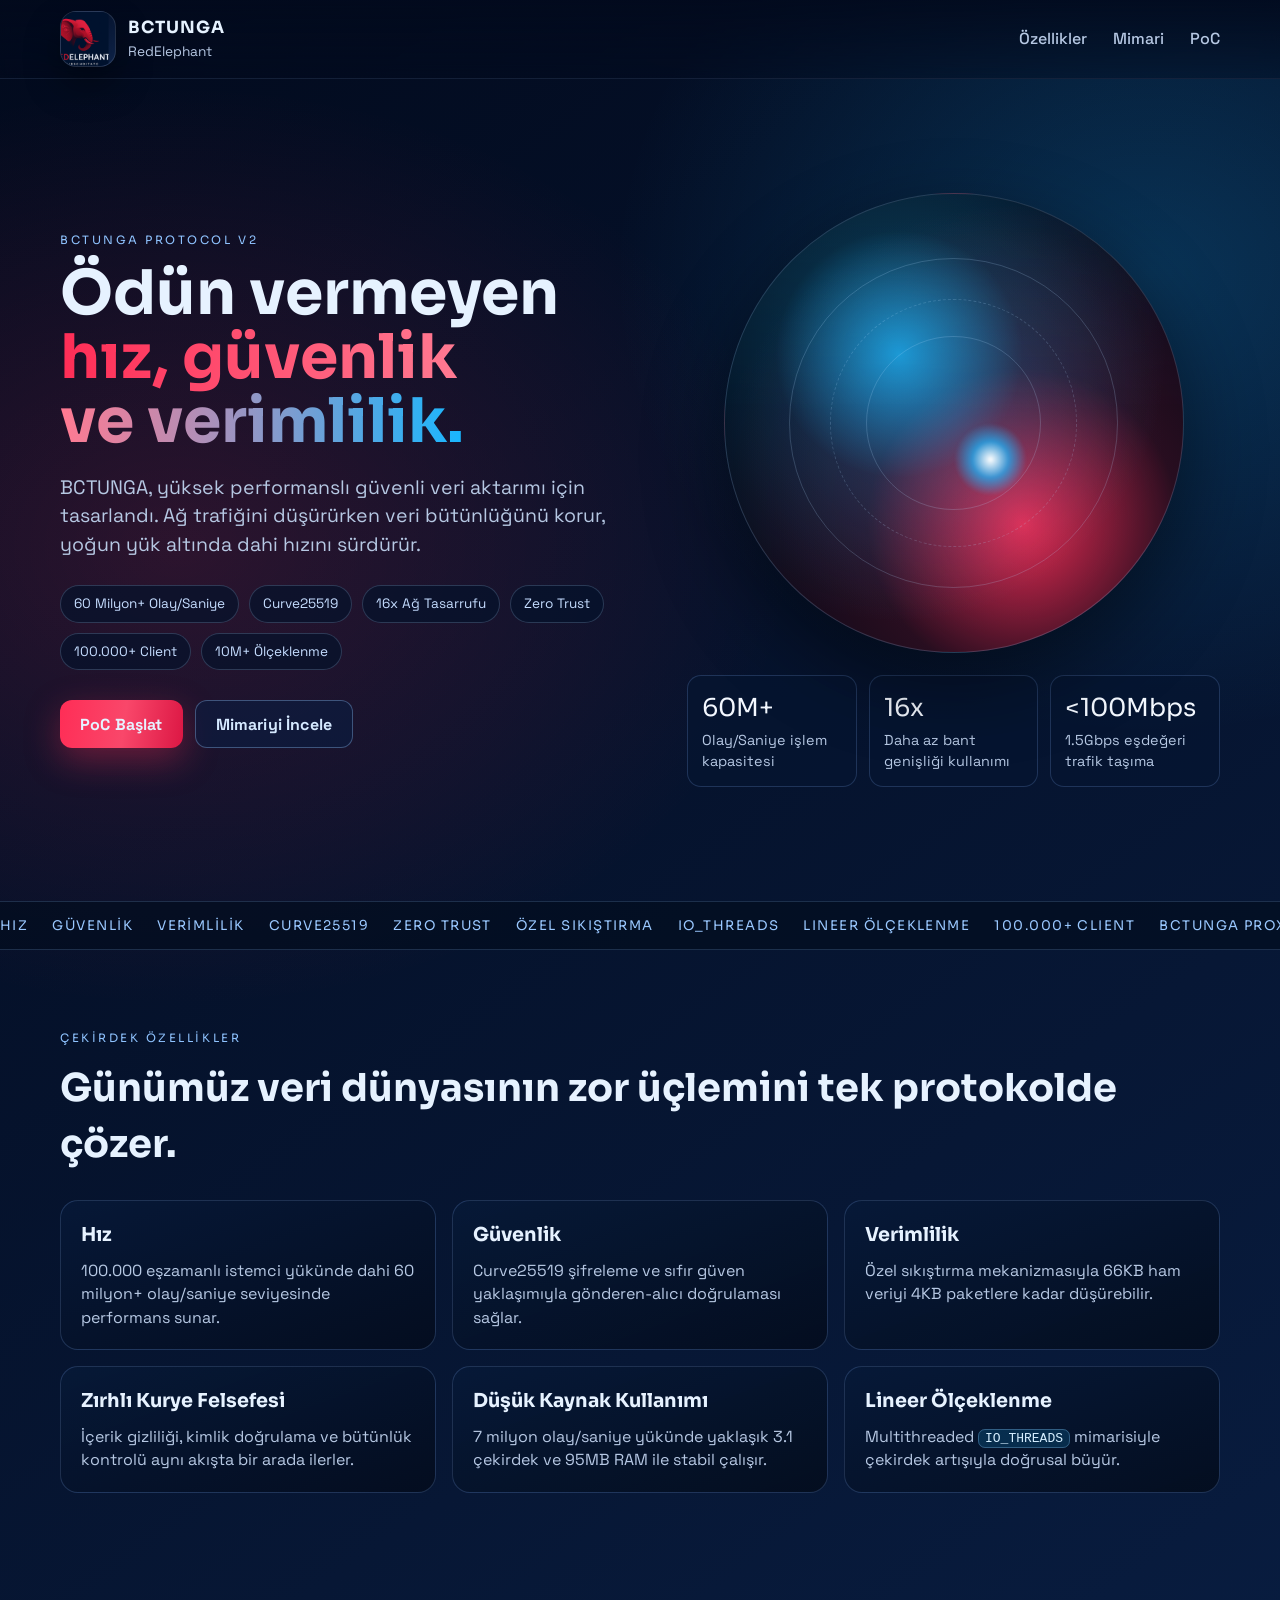
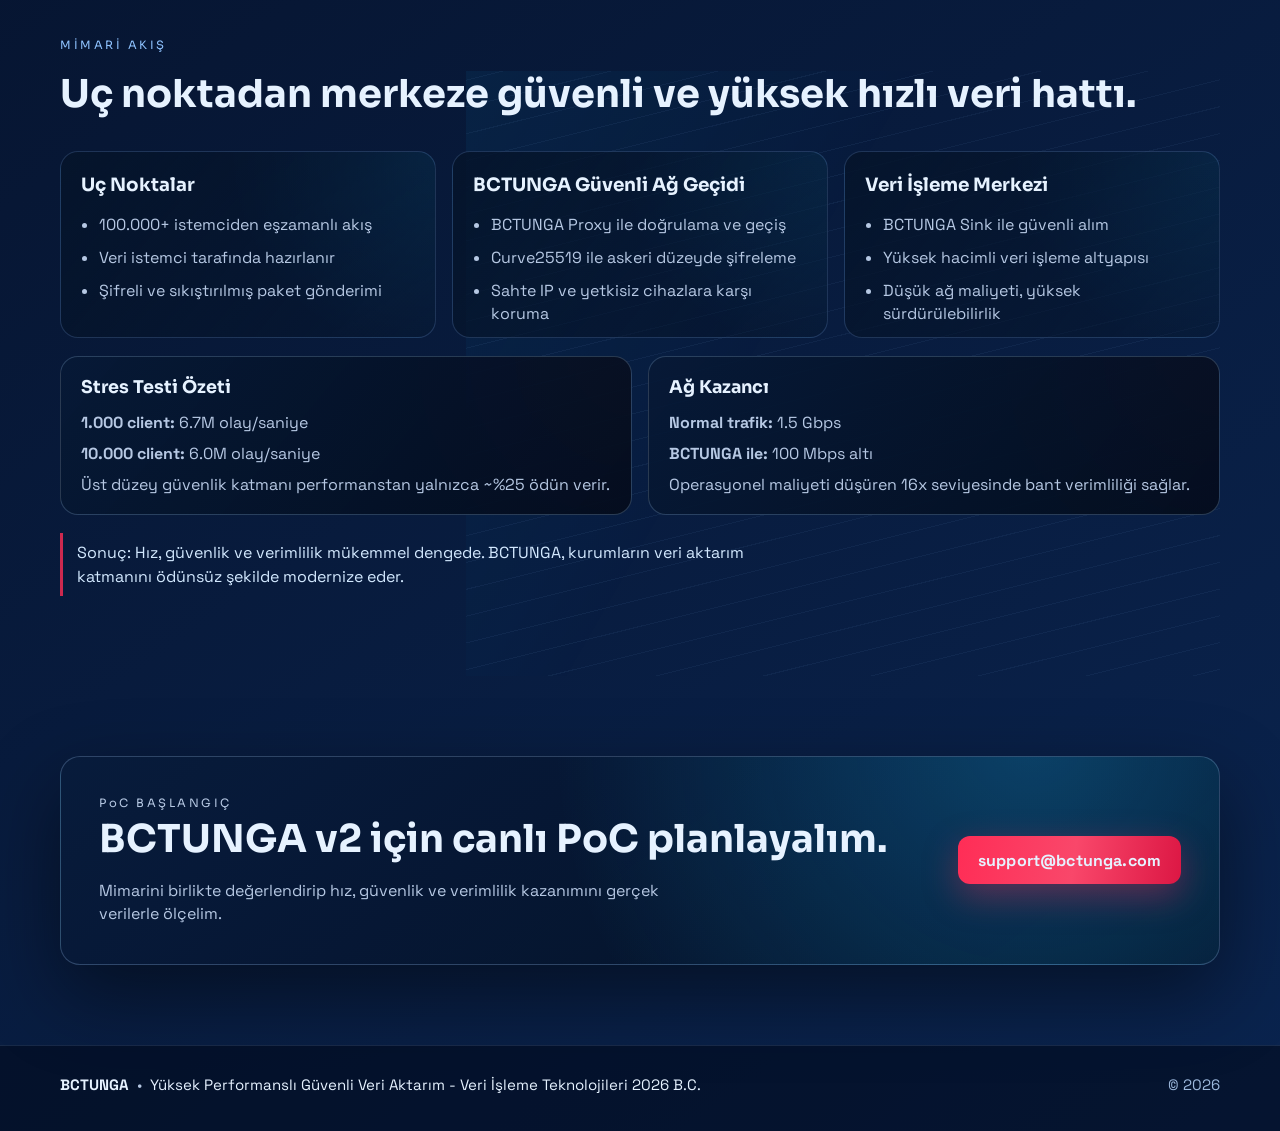
==== commit a6b482fa: "Update metric value from 6M to 60M" ====
--- a/index.html
+++ b/index.html
@@ -64,7 +64,7 @@
         </div>
         <div class="metrics">
           <article class="metric-card">
-            <p class="metric-value"><span data-count="6">0</span>M+</p>
+            <p class="metric-value"><span data-count="60">0</span>M+</p>
             <p class="metric-label">Olay/Saniye işlem kapasitesi</p>
           </article>
           <article class="metric-card">
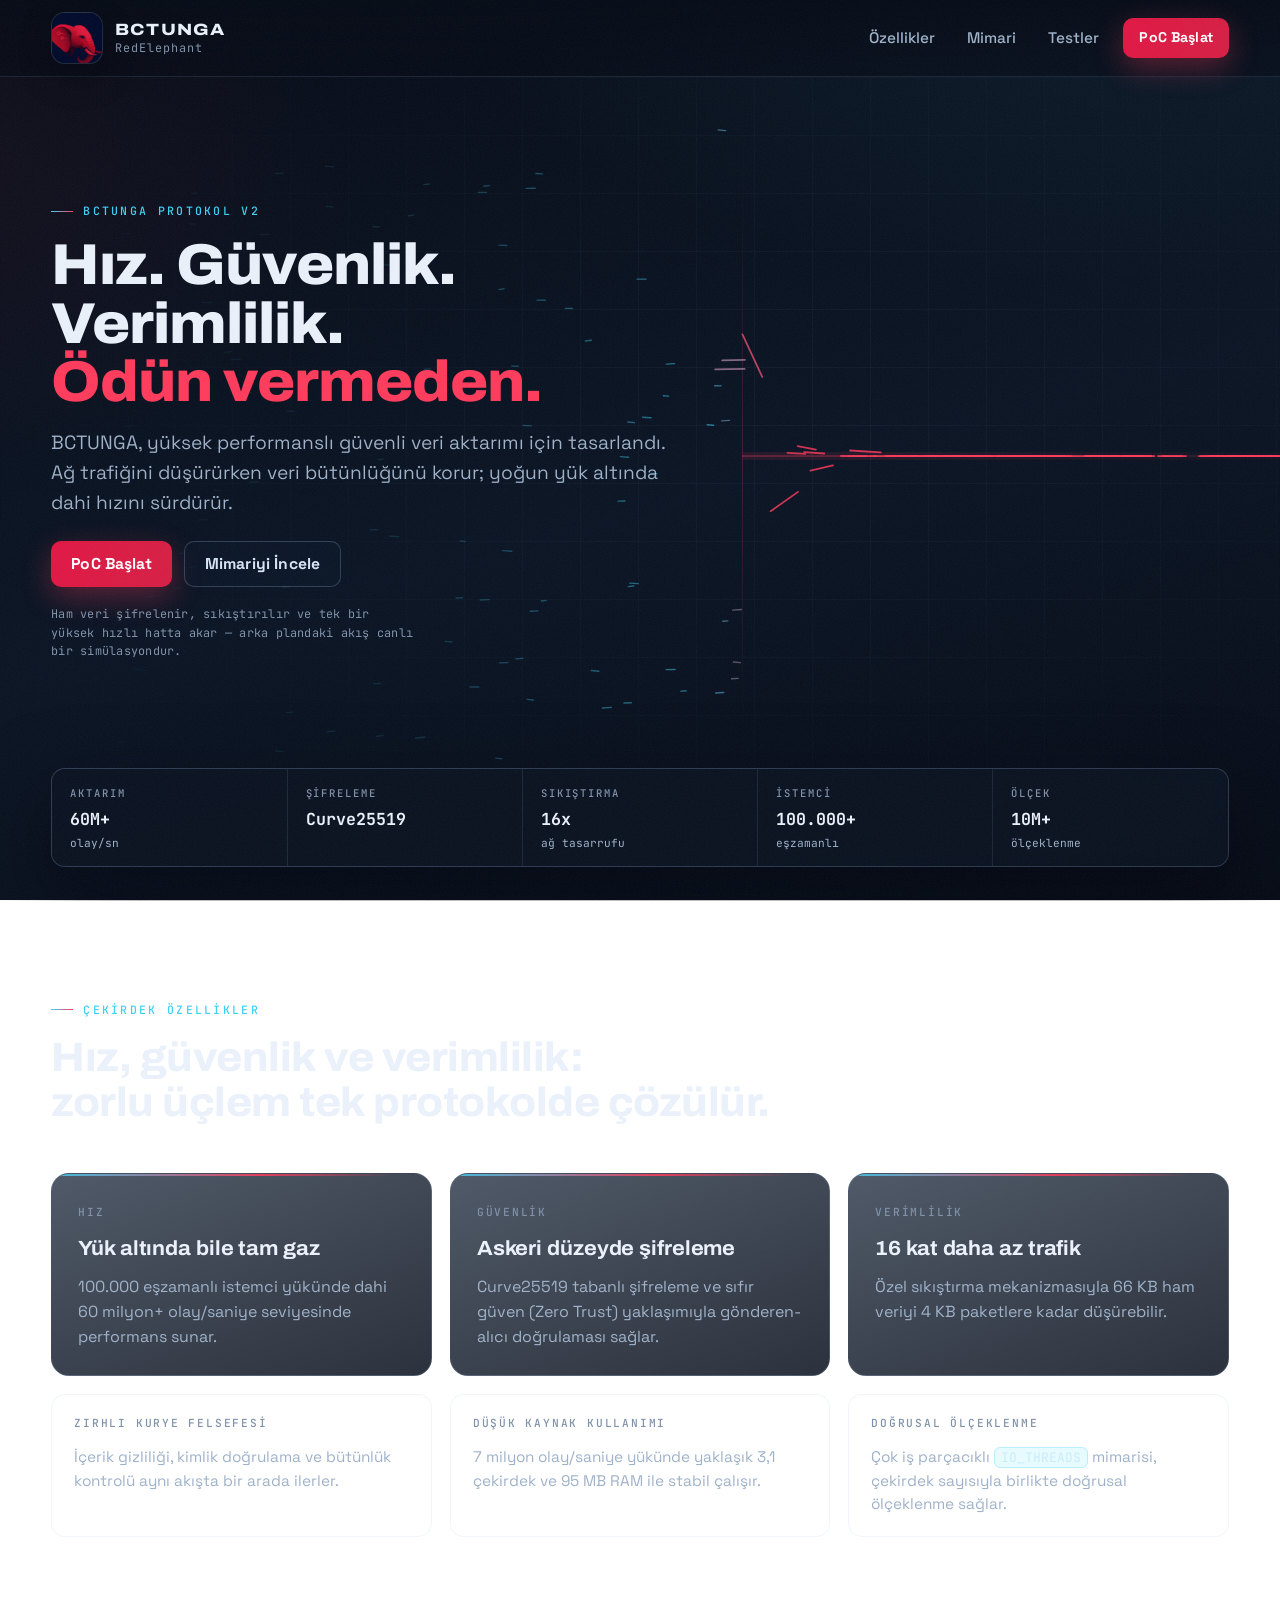
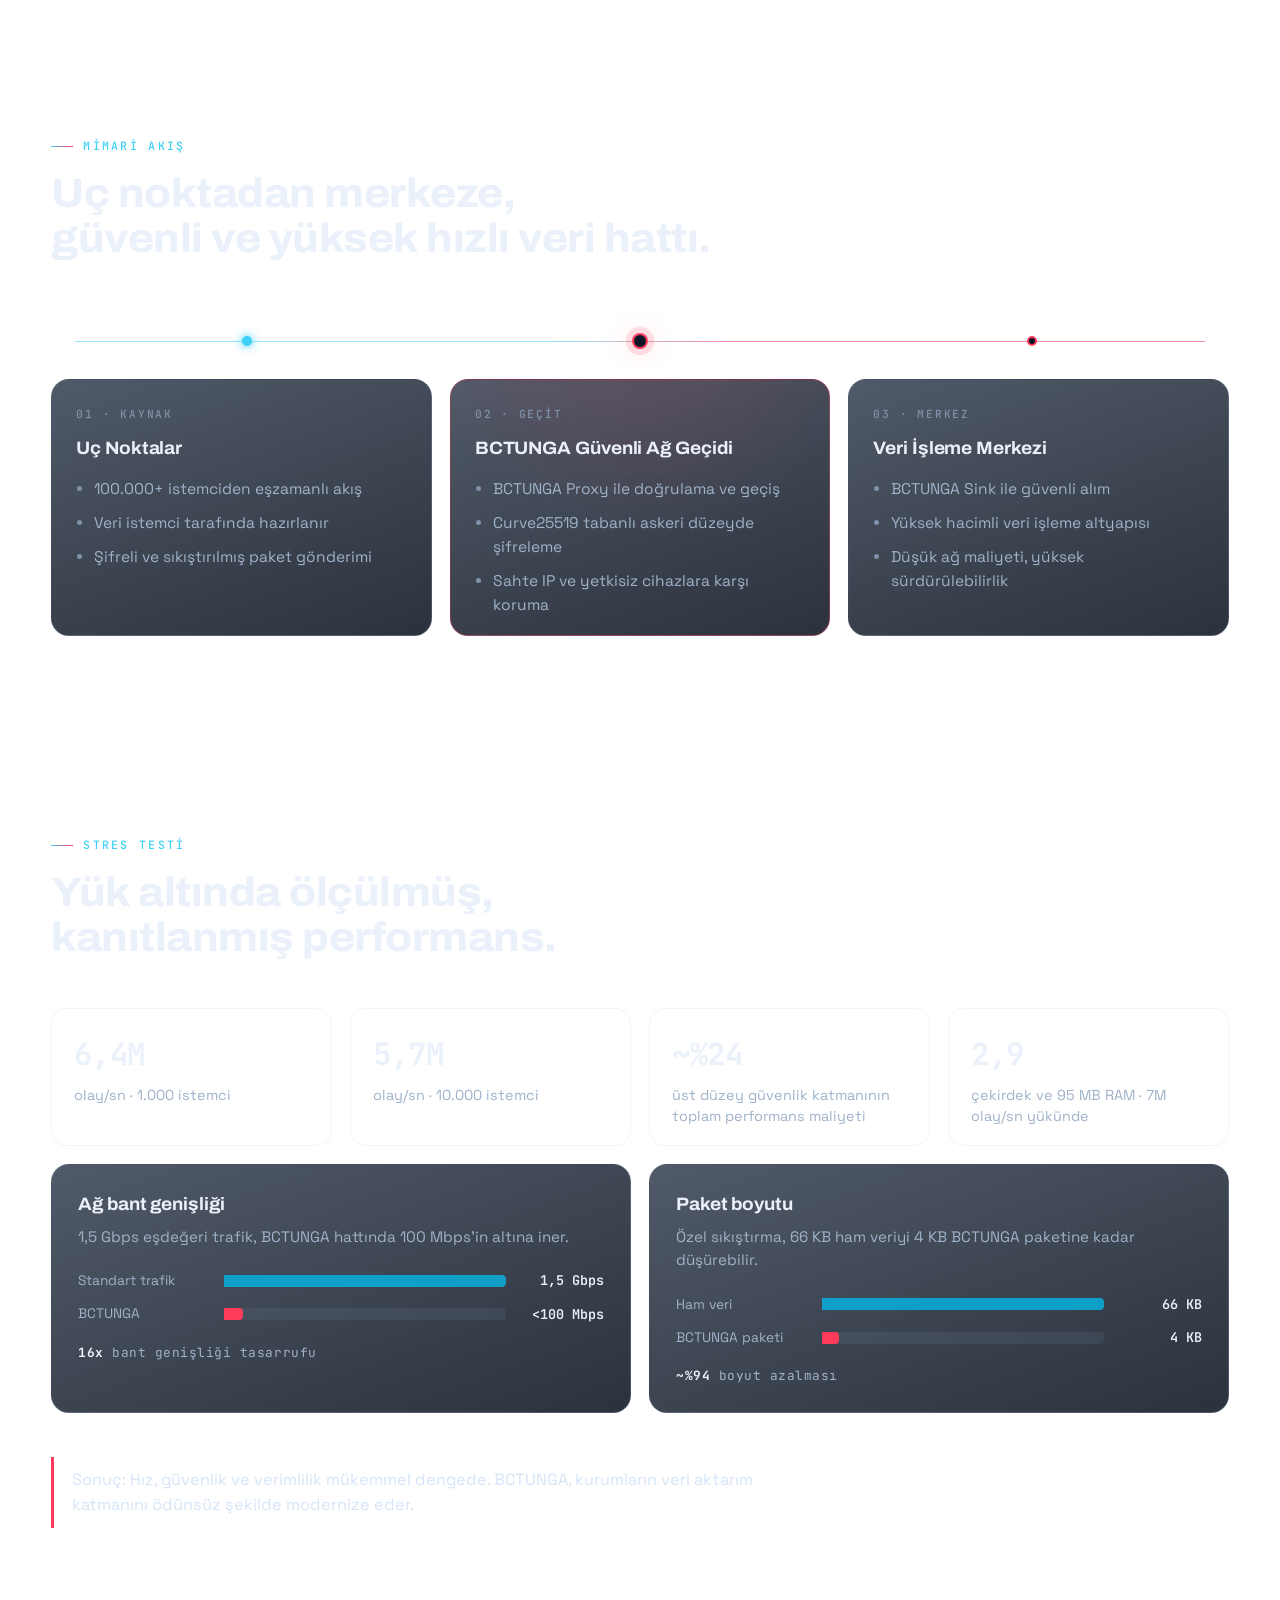
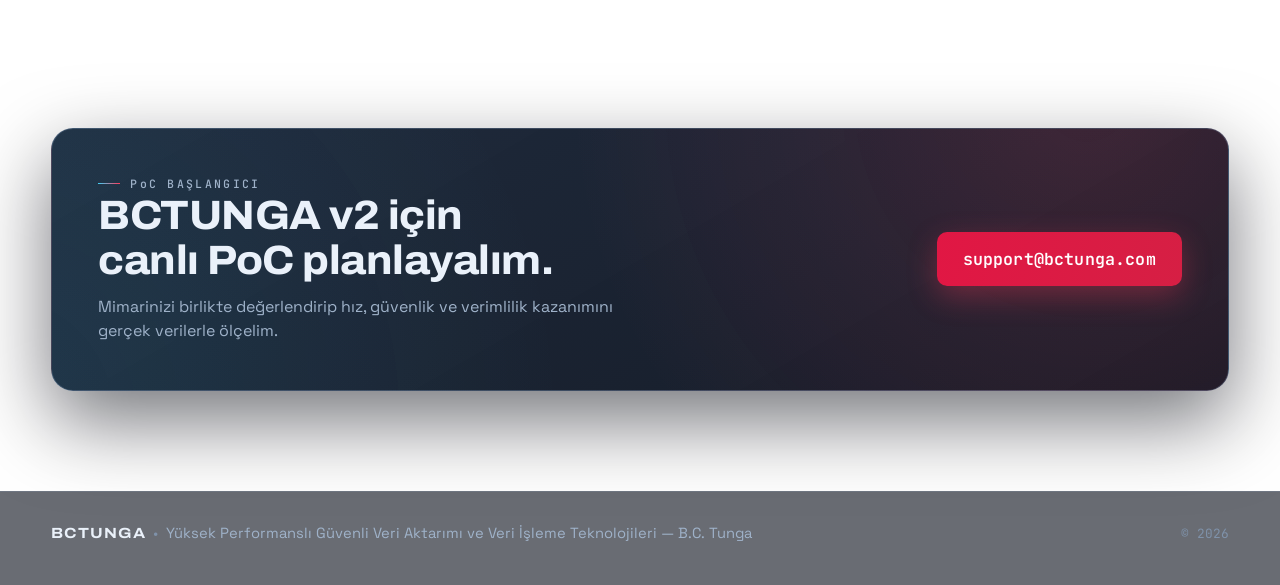
==== commit 429065e0: "Redesign site: "data pipeline" concept with live hero simulation - New visual identity: Archivo + Sp" ====
--- a/index.html
+++ b/index.html
@@ -3,21 +3,30 @@
 <head>
   <meta charset="utf-8">
   <meta name="viewport" content="width=device-width, initial-scale=1">
-  <title>BCTUNGA v2 | Ödün Vermeyen Veri Aktarım Protokolü</title>
-  <meta name="description" content="BCTUNGA: Yüksek performanslı, güvenli ve verimli veri aktarım protokolü. 6M+ olay/saniye, Curve25519 ve 16x ağ tasarrufu.">
-  <meta name="theme-color" content="#020a1d">
+  <title>BCTUNGA | Ödün Vermeyen Veri Aktarım Protokolü</title>
+  <meta name="description" content="BCTUNGA: Yüksek performanslı, güvenli ve verimli veri aktarım protokolü. 60M+ olay/saniye, Curve25519 ve 16x ağ tasarrufu.">
+  <meta name="theme-color" content="#060b16">
+  <meta property="og:title" content="BCTUNGA | Ödün Vermeyen Veri Aktarım Protokolü">
+  <meta property="og:description" content="Hız. Güvenlik. Verimlilik. Ödün vermeden. 60M+ olay/saniye, Curve25519, 16x ağ tasarrufu.">
+  <meta property="og:type" content="website">
+  <meta property="og:url" content="https://bctunga.com/">
+  <meta property="og:image" content="https://bctunga.com/assets/red-elephant-logo.png">
+  <link rel="icon" type="image/png" href="assets/red-elephant-mark.png">
   <link rel="preconnect" href="https://fonts.googleapis.com">
   <link rel="preconnect" href="https://fonts.gstatic.com" crossorigin>
-  <link href="https://fonts.googleapis.com/css2?family=Sora:wght@400;600;700;800&family=Space+Grotesk:wght@400;500;700&display=swap" rel="stylesheet">
+  <link href="https://fonts.googleapis.com/css2?family=Archivo:wdth,wght@62..125,100..900&family=Space+Grotesk:wght@300..700&family=JetBrains+Mono:wght@400..700&display=swap" rel="stylesheet">
   <link rel="stylesheet" href="styles.css">
 </head>
 <body>
-  <div class="noise-layer" aria-hidden="true"></div>
+  <a class="skip-link" href="#home">İçeriğe geç</a>
+  <div class="scroll-progress" aria-hidden="true"><i id="scroll-bar"></i></div>
+  <div class="grain" aria-hidden="true"></div>
+
   <header class="site-header">
     <div class="container header-inner">
       <a href="#home" class="brand" aria-label="BCTUNGA ana sayfa">
         <span class="brand-mark" aria-hidden="true">
-          <img src="assets/red-elephant-logo.png" alt="" width="420" height="420" fetchpriority="high" decoding="async">
+          <img src="assets/red-elephant-mark.png" alt="" width="225" height="225" fetchpriority="high" decoding="async">
         </span>
         <span class="brand-copy">
           <strong>BCTUNGA</strong>
@@ -27,173 +36,240 @@
       <nav class="top-nav" aria-label="Bölüm bağlantıları">
         <a href="#services">Özellikler</a>
         <a href="#architecture">Mimari</a>
-        <a href="#contact">PoC</a>
+        <a href="#benchmark">Testler</a>
       </nav>
+      <a class="btn btn-primary btn-header" href="#contact">PoC Başlat</a>
     </div>
   </header>
 
   <main>
-    <section id="home" class="section hero container">
-      <div class="hero-copy reveal">
-        <p class="eyebrow">BCTUNGA PROTOCOL V2</p>
-        <h1>Ödün vermeyen <span>hız, güvenlik ve verimlilik.</span></h1>
-        <p class="lead">
-          BCTUNGA, yüksek performanslı güvenli veri aktarımı için tasarlandı.
-          Ağ trafiğini düşürürken veri bütünlüğünü korur, yoğun yük altında dahi hızını sürdürür.
-        </p>
-        <div class="chip-row">
-          <span>60 Milyon+ Olay/Saniye</span>
-          <span>Curve25519</span>
-          <span>16x Ağ Tasarrufu</span>
-          <span>Zero Trust</span>
-          <span>100.000+ Client</span>
-          <span>10M+ Ölçeklenme</span>
-        </div>
-        <div class="hero-actions">
-          <a class="btn btn-primary" href="#contact">PoC Başlat</a>
-          <a class="btn btn-ghost" href="#architecture">Mimariyi İncele</a>
-        </div>
-      </div>
-
-      <aside class="hero-visual reveal" aria-label="Teknoloji görseli">
-        <div class="core-orb">
-          <span class="ring ring-1" aria-hidden="true"></span>
-          <span class="ring ring-2" aria-hidden="true"></span>
-          <span class="ring ring-3" aria-hidden="true"></span>
-          <span class="pulse" aria-hidden="true"></span>
-        </div>
-        <div class="metrics">
-          <article class="metric-card">
-            <p class="metric-value"><span data-count="60">0</span>M+</p>
-            <p class="metric-label">Olay/Saniye işlem kapasitesi</p>
-          </article>
-          <article class="metric-card">
-            <p class="metric-value"><span data-count="16">0</span>x</p>
-            <p class="metric-label">Daha az bant genişliği kullanımı</p>
-          </article>
-          <article class="metric-card">
-            <p class="metric-value">&lt;<span data-count="100">0</span>Mbps</p>
-            <p class="metric-label">1.5Gbps eşdeğeri trafik taşıma</p>
-          </article>
-        </div>
-      </aside>
-    </section>
-
-    <section class="streamline">
-      <div class="streamline-track">
-        <span>HIZ</span>
-        <span>GÜVENLİK</span>
-        <span>VERİMLİLİK</span>
-        <span>CURVE25519</span>
-        <span>ZERO TRUST</span>
-        <span>ÖZEL SIKIŞTIRMA</span>
-        <span>IO_THREADS</span>
-        <span>LINEER ÖLÇEKLENME</span>
-        <span>100.000+ CLIENT</span>
-        <span>BCTUNGA PROXY</span>
-      </div>
-    </section>
-
+    <!-- ============ HERO ============ -->
+    <section id="home" class="hero" tabindex="-1">
+      <canvas id="pipeline" aria-hidden="true"></canvas>
+      <div class="hero-grid" aria-hidden="true"></div>
+      <div class="container hero-inner">
+        <div class="hero-copy">
+          <p class="eyebrow"><span class="tick" aria-hidden="true"></span>BCTUNGA PROTOKOL V2</p>
+          <h1>
+            Hız. Güvenlik. Verimlilik.
+            <span class="h1-accent">Ödün vermeden.</span>
+          </h1>
+          <p class="lead">
+            BCTUNGA, yüksek performanslı güvenli veri aktarımı için tasarlandı.
+            Ağ trafiğini düşürürken veri bütünlüğünü korur; yoğun yük altında dahi hızını sürdürür.
+          </p>
+          <div class="hero-actions">
+            <a class="btn btn-primary" href="#contact">PoC Başlat</a>
+            <a class="btn btn-ghost" href="#architecture">Mimariyi İncele</a>
+          </div>
+          <p class="hero-note">Ham veri şifrelenir, sıkıştırılır ve tek bir yüksek hızlı hatta akar &mdash; arka plandaki akış canlı bir simülasyondur.</p>
+        </div>
+      </div>
+
+      <!-- Paket başlığı biçiminde metrik şeridi -->
+      <div class="container">
+        <dl class="packet-strip" aria-label="Temel performans metrikleri">
+          <div class="pf">
+            <dt>AKTARIM</dt>
+            <dd><span class="num" data-count="60">60</span>M+ <small>olay/sn</small></dd>
+          </div>
+          <div class="pf">
+            <dt>ŞİFRELEME</dt>
+            <dd>Curve25519</dd>
+          </div>
+          <div class="pf">
+            <dt>SIKIŞTIRMA</dt>
+            <dd><span class="num" data-count="16">16</span>x <small>ağ tasarrufu</small></dd>
+          </div>
+          <div class="pf">
+            <dt>İSTEMCİ</dt>
+            <dd>100.000+ <small>eşzamanlı</small></dd>
+          </div>
+          <div class="pf">
+            <dt>ÖLÇEK</dt>
+            <dd>10M+ <small>ölçeklenme</small></dd>
+          </div>
+        </dl>
+      </div>
+    </section>
+
+    <!-- ============ ÖZELLİKLER ============ -->
     <section id="services" class="section container">
       <div class="section-head reveal">
-        <p class="eyebrow">ÇEKİRDEK ÖZELLİKLER</p>
-        <h2>Günümüz veri dünyasının zor üçlemini tek protokolde çözer.</h2>
-      </div>
-      <div class="service-grid">
-        <article class="service-card reveal">
-          <h3>Hız</h3>
+        <p class="eyebrow"><span class="tick" aria-hidden="true"></span>ÇEKİRDEK ÖZELLİKLER</p>
+        <h2>Hız, güvenlik ve verimlilik:<br>zorlu üçlem tek protokolde çözülür.</h2>
+      </div>
+
+      <div class="pillar-grid">
+        <article class="pillar reveal">
+          <p class="field-tag">HIZ</p>
+          <h3>Yük altında bile tam gaz</h3>
           <p>100.000 eşzamanlı istemci yükünde dahi 60 milyon+ olay/saniye seviyesinde performans sunar.</p>
         </article>
-        <article class="service-card reveal">
-          <h3>Güvenlik</h3>
-          <p>Curve25519 şifreleme ve sıfır güven yaklaşımıyla gönderen-alıcı doğrulaması sağlar.</p>
-        </article>
-        <article class="service-card reveal">
-          <h3>Verimlilik</h3>
-          <p>Özel sıkıştırma mekanizmasıyla 66KB ham veriyi 4KB paketlere kadar düşürebilir.</p>
-        </article>
-        <article class="service-card reveal">
-          <h3>Zırhlı Kurye Felsefesi</h3>
+        <article class="pillar reveal">
+          <p class="field-tag">GÜVENLİK</p>
+          <h3>Askeri düzeyde şifreleme</h3>
+          <p>Curve25519 tabanlı şifreleme ve sıfır güven (Zero Trust) yaklaşımıyla gönderen-alıcı doğrulaması sağlar.</p>
+        </article>
+        <article class="pillar reveal">
+          <p class="field-tag">VERİMLİLİK</p>
+          <h3>16 kat daha az trafik</h3>
+          <p>Özel sıkıştırma mekanizmasıyla 66 KB ham veriyi 4 KB paketlere kadar düşürebilir.</p>
+        </article>
+      </div>
+
+      <div class="minor-grid">
+        <article class="minor reveal">
+          <p class="field-tag">ZIRHLI KURYE FELSEFESİ</p>
           <p>İçerik gizliliği, kimlik doğrulama ve bütünlük kontrolü aynı akışta bir arada ilerler.</p>
         </article>
-        <article class="service-card reveal">
-          <h3>Düşük Kaynak Kullanımı</h3>
-          <p>7 milyon olay/saniye yükünde yaklaşık 3.1 çekirdek ve 95MB RAM ile stabil çalışır.</p>
-        </article>
-        <article class="service-card reveal">
-          <h3>Lineer Ölçeklenme</h3>
-          <p>Multithreaded <code>IO_THREADS</code> mimarisiyle çekirdek artışıyla doğrusal büyür.</p>
-        </article>
-      </div>
-    </section>
-
-    <section id="architecture" class="section container stack-section">
+        <article class="minor reveal">
+          <p class="field-tag">DÜŞÜK KAYNAK KULLANIMI</p>
+          <p>7 milyon olay/saniye yükünde yaklaşık 3,1 çekirdek ve 95 MB RAM ile stabil çalışır.</p>
+        </article>
+        <article class="minor reveal">
+          <p class="field-tag">DOĞRUSAL ÖLÇEKLENME</p>
+          <p>Çok iş parçacıklı <code>IO_THREADS</code> mimarisi, çekirdek sayısıyla birlikte doğrusal ölçeklenme sağlar.</p>
+        </article>
+      </div>
+    </section>
+
+    <!-- ============ MİMARİ ============ -->
+    <section id="architecture" class="section container">
       <div class="section-head reveal">
-        <p class="eyebrow">MİMARİ AKIŞ</p>
-        <h2>Uç noktadan merkeze güvenli ve yüksek hızlı veri hattı.</h2>
-      </div>
-      <div class="stack-panels">
-        <article class="panel reveal">
-          <h3>Uç Noktalar</h3>
-          <ul>
-            <li>100.000+ istemciden eşzamanlı akış</li>
-            <li>Veri istemci tarafında hazırlanır</li>
-            <li>Şifreli ve sıkıştırılmış paket gönderimi</li>
-          </ul>
-        </article>
-        <article class="panel reveal">
-          <h3>BCTUNGA Güvenli Ağ Geçidi</h3>
-          <ul>
-            <li>BCTUNGA Proxy ile doğrulama ve geçiş</li>
-            <li>Curve25519 ile askeri düzeyde şifreleme</li>
-            <li>Sahte IP ve yetkisiz cihazlara karşı koruma</li>
-          </ul>
-        </article>
-        <article class="panel reveal">
-          <h3>Veri İşleme Merkezi</h3>
-          <ul>
-            <li>BCTUNGA Sink ile güvenli alım</li>
-            <li>Yüksek hacimli veri işleme altyapısı</li>
-            <li>Düşük ağ maliyeti, yüksek sürdürülebilirlik</li>
-          </ul>
-        </article>
-      </div>
-      <div class="proof-grid">
-        <article class="proof-card reveal">
-          <h3>Stres Testi Özeti</h3>
-          <p><strong>1.000 client:</strong> 6.7M olay/saniye</p>
-          <p><strong>10.000 client:</strong> 6.0M olay/saniye</p>
-          <p>Üst düzey güvenlik katmanı performanstan yalnızca ~%25 ödün verir.</p>
-        </article>
-        <article class="proof-card reveal">
-          <h3>Ağ Kazancı</h3>
-          <p><strong>Normal trafik:</strong> 1.5 Gbps</p>
-          <p><strong>BCTUNGA ile:</strong> 100 Mbps altı</p>
-          <p>Operasyonel maliyeti düşüren 16x seviyesinde bant verimliliği sağlar.</p>
-        </article>
-      </div>
+        <p class="eyebrow"><span class="tick" aria-hidden="true"></span>MİMARİ AKIŞ</p>
+        <h2>Uç noktadan merkeze,<br>güvenli ve yüksek hızlı veri hattı.</h2>
+      </div>
+
+      <div class="flow reveal">
+        <div class="flow-track" aria-hidden="true">
+          <i class="flow-line"></i>
+          <i class="flow-node n1"></i>
+          <i class="flow-node n2"></i>
+          <i class="flow-node n3"></i>
+          <i class="flow-packet p1"></i>
+          <i class="flow-packet p2"></i>
+          <i class="flow-packet p3"></i>
+        </div>
+        <div class="flow-panels">
+          <article class="panel">
+            <p class="field-tag">01 &middot; KAYNAK</p>
+            <h3>Uç Noktalar</h3>
+            <ul>
+              <li>100.000+ istemciden eşzamanlı akış</li>
+              <li>Veri istemci tarafında hazırlanır</li>
+              <li>Şifreli ve sıkıştırılmış paket gönderimi</li>
+            </ul>
+          </article>
+          <article class="panel is-gateway">
+            <p class="field-tag">02 &middot; GEÇİT</p>
+            <h3>BCTUNGA Güvenli Ağ Geçidi</h3>
+            <ul>
+              <li>BCTUNGA Proxy ile doğrulama ve geçiş</li>
+              <li>Curve25519 tabanlı askeri düzeyde şifreleme</li>
+              <li>Sahte IP ve yetkisiz cihazlara karşı koruma</li>
+            </ul>
+          </article>
+          <article class="panel">
+            <p class="field-tag">03 &middot; MERKEZ</p>
+            <h3>Veri İşleme Merkezi</h3>
+            <ul>
+              <li>BCTUNGA Sink ile güvenli alım</li>
+              <li>Yüksek hacimli veri işleme altyapısı</li>
+              <li>Düşük ağ maliyeti, yüksek sürdürülebilirlik</li>
+            </ul>
+          </article>
+        </div>
+      </div>
+    </section>
+
+    <!-- ============ TEST SONUÇLARI ============ -->
+    <section id="benchmark" class="section container">
+      <div class="section-head reveal">
+        <p class="eyebrow"><span class="tick" aria-hidden="true"></span>STRES TESTİ</p>
+        <h2>Yük altında ölçülmüş,<br>kanıtlanmış performans.</h2>
+      </div>
+
+      <div class="stat-grid">
+        <article class="stat reveal">
+          <p class="stat-value"><span class="num" data-count="6.7" data-decimals="1">6,7</span>M</p>
+          <p class="stat-label">olay/sn &middot; 1.000 istemci</p>
+        </article>
+        <article class="stat reveal">
+          <p class="stat-value"><span class="num" data-count="6.0" data-decimals="1">6,0</span>M</p>
+          <p class="stat-label">olay/sn &middot; 10.000 istemci</p>
+        </article>
+        <article class="stat reveal">
+          <p class="stat-value">~%<span class="num" data-count="25">25</span></p>
+          <p class="stat-label">üst düzey güvenlik katmanının toplam performans maliyeti</p>
+        </article>
+        <article class="stat reveal">
+          <p class="stat-value"><span class="num" data-count="3.1" data-decimals="1">3,1</span></p>
+          <p class="stat-label">çekirdek ve 95 MB RAM &middot; 7M olay/sn yükünde</p>
+        </article>
+      </div>
+
+      <div class="bench-grid">
+        <figure class="bench reveal">
+          <figcaption>
+            <h3>Ağ bant genişliği</h3>
+            <p>1,5 Gbps eşdeğeri trafik, BCTUNGA hattında 100 Mbps'in altına iner.</p>
+          </figcaption>
+          <div class="meter-row">
+            <span class="meter-name">Standart trafik</span>
+            <div class="meter"><i class="fill-raw w-full"></i></div>
+            <span class="meter-val">1,5 Gbps</span>
+          </div>
+          <div class="meter-row">
+            <span class="meter-name">BCTUNGA</span>
+            <div class="meter"><i class="fill-tunga w-7"></i></div>
+            <span class="meter-val">&lt;100 Mbps</span>
+          </div>
+          <p class="bench-note"><strong>16x</strong> bant genişliği tasarrufu</p>
+        </figure>
+
+        <figure class="bench reveal">
+          <figcaption>
+            <h3>Paket boyutu</h3>
+            <p>Özel sıkıştırma, 66 KB ham veriyi 4 KB BCTUNGA paketine kadar düşürebilir.</p>
+          </figcaption>
+          <div class="meter-row">
+            <span class="meter-name">Ham veri</span>
+            <div class="meter"><i class="fill-raw w-full"></i></div>
+            <span class="meter-val">66 KB</span>
+          </div>
+          <div class="meter-row">
+            <span class="meter-name">BCTUNGA paketi</span>
+            <div class="meter"><i class="fill-tunga w-6"></i></div>
+            <span class="meter-val">4 KB</span>
+          </div>
+          <p class="bench-note"><strong>~%94</strong> boyut azalması</p>
+        </figure>
+      </div>
+
       <p class="architecture-note reveal">
-        Sonuç: Hız, güvenlik ve verimlilik mükemmel dengede. BCTUNGA, kurumların veri aktarım katmanını
-        ödünsüz şekilde modernize eder.
+        Sonuç: Hız, güvenlik ve verimlilik mükemmel dengede. BCTUNGA, kurumların veri aktarım
+        katmanını ödünsüz şekilde modernize eder.
       </p>
     </section>
 
+    <!-- ============ İLETİŞİM ============ -->
     <section id="contact" class="section container">
       <div class="contact-card reveal">
         <div>
-          <p class="eyebrow">PoC BAŞLANGIÇ</p>
+          <p class="eyebrow"><span class="tick" aria-hidden="true"></span>PoC BAŞLANGICI</p>
           <h2>BCTUNGA v2 için canlı PoC planlayalım.</h2>
-          <p>Mimarini birlikte değerlendirip hız, güvenlik ve verimlilik kazanımını gerçek verilerle ölçelim.</p>
-        </div>
-        <a class="btn btn-primary" href="mailto:support@bctunga.com">support@bctunga.com</a>
+          <p>Mimarinizi birlikte değerlendirip hız, güvenlik ve verimlilik kazanımını gerçek verilerle ölçelim.</p>
+        </div>
+        <a class="btn btn-primary btn-lg" href="mailto:support@bctunga.com">support@bctunga.com</a>
       </div>
     </section>
   </main>
 
   <footer class="site-footer">
     <div class="container footer-inner">
-      <p><strong>BCTUNGA</strong> <span>•</span> Yüksek Performanslı Güvenli Veri Aktarım - Veri İşleme Teknolojileri 2026  B.C. </p>
-      <p class="muted">© 2026</p>
+      <p><strong>BCTUNGA</strong> <span aria-hidden="true">&bull;</span> Yüksek Performanslı Güvenli Veri Aktarımı ve Veri İşleme Teknolojileri &mdash; B.C. Tunga</p>
+      <p class="muted">&copy; 2026</p>
     </div>
   </footer>
 
--- a/styles.css
+++ b/styles.css
@@ -1,15 +1,27 @@
+/* ============================================================
+   BCTUNGA — design system
+   Konsept: "Veri hattı" — cyan ham veri, kırmızı şifreli akış.
+   ============================================================ */
+
 :root {
-  --bg-0: #020a1d;
-  --bg-1: #071735;
-  --bg-2: #0a244f;
-  --ink: #e6f2ff;
-  --ink-soft: #b6c8e3;
-  --line: rgba(137, 181, 255, 0.2);
-  --panel: linear-gradient(160deg, rgba(7, 25, 56, 0.9), rgba(4, 13, 30, 0.92));
-  --accent-red: #ff2d56;
-  --accent-cyan: #18b7ff;
+  --bg-0: #060b16;
+  --bg-1: #0a1424;
+  --bg-2: #0d1a2e;
+  --ink: #eaf1fa;
+  --ink-dim: #9fb2c9;
+  --ink-faint: #7f92aa;
+  --red: #ff3b5c;
+  --red-deep: #d61f44;
+  --cyan: #3fd0f5;
+  --line: rgba(158, 186, 224, 0.14);
+  --line-strong: rgba(158, 186, 224, 0.26);
+  --glass: rgba(255, 255, 255, 0.03);
+  --panel: linear-gradient(160deg, rgba(13, 26, 46, 0.72), rgba(7, 14, 27, 0.85));
+  --font-display: "Archivo", "Avenir Next", system-ui, sans-serif;
+  --font-body: "Space Grotesk", "Segoe UI", system-ui, sans-serif;
+  --font-mono: "JetBrains Mono", ui-monospace, "SF Mono", Menlo, monospace;
   --radius: 18px;
-  --shadow: 0 30px 80px rgba(0, 0, 0, 0.45);
+  --shadow: 0 30px 80px rgba(1, 4, 12, 0.55);
 }
 
 *,
@@ -24,14 +36,18 @@
 
 body {
   margin: 0;
-  font-family: "Space Grotesk", "Segoe UI", sans-serif;
+  font-family: var(--font-body);
+  font-weight: 400;
   color: var(--ink);
   background:
-    radial-gradient(80vw 60vw at 14% 20%, rgba(255, 45, 86, 0.16), transparent 60%),
-    radial-gradient(70vw 60vw at 90% 10%, rgba(24, 183, 255, 0.2), transparent 60%),
-    linear-gradient(145deg, var(--bg-0), var(--bg-1) 50%, var(--bg-2));
+    radial-gradient(90vw 70vh at 85% -10%, rgba(63, 208, 245, 0.07), transparent 60%),
+    radial-gradient(70vw 60vh at -10% 20%, rgba(255, 59, 92, 0.055), transparent 55%),
+    linear-gradient(165deg, var(--bg-0), var(--bg-1) 55%, var(--bg-0));
+  background-attachment: fixed;
   min-height: 100vh;
-  line-height: 1.45;
+  line-height: 1.55;
+  -webkit-font-smoothing: antialiased;
+  overflow-x: hidden;
 }
 
 img {
@@ -44,37 +60,106 @@
   text-decoration: none;
 }
 
-.noise-layer {
+::selection {
+  background: var(--cyan);
+  color: #04121c;
+}
+
+:focus-visible {
+  outline: 2px solid var(--cyan);
+  outline-offset: 3px;
+  border-radius: 4px;
+}
+
+.container {
+  width: min(1180px, 92vw);
+  margin-inline: auto;
+}
+
+/* ---------- utilities ---------- */
+
+.skip-link {
+  position: absolute;
+  top: -48px;
+  left: 16px;
+  z-index: 100;
+  background: var(--bg-2);
+  border: 1px solid var(--line-strong);
+  border-radius: 8px;
+  padding: 10px 16px;
+  font-family: var(--font-mono);
+  font-size: 0.8rem;
+  transition: top 0.2s ease;
+}
+
+.skip-link:focus-visible {
+  top: 12px;
+}
+
+#home:focus {
+  outline: none;
+}
+
+.grain {
   position: fixed;
   inset: 0;
+  z-index: 90;
   pointer-events: none;
-  opacity: 0.2;
-  background-image:
-    radial-gradient(rgba(255, 255, 255, 0.06) 0.5px, transparent 0.5px);
-  background-size: 4px 4px;
-  z-index: -1;
-}
-
-.container {
-  width: min(1160px, 92vw);
-  margin-inline: auto;
-}
+  opacity: 0.05;
+  background-image: url("data:image/svg+xml,%3Csvg viewBox='0 0 256 256' xmlns='http://www.w3.org/2000/svg'%3E%3Cfilter id='n'%3E%3CfeTurbulence type='fractalNoise' baseFrequency='0.8' numOctaves='2' stitchTiles='stitch'/%3E%3C/filter%3E%3Crect width='100%25' height='100%25' filter='url(%23n)'/%3E%3C/svg%3E");
+  background-size: 256px 256px;
+}
+
+/* ---------- scroll progress ---------- */
+
+.scroll-progress {
+  position: fixed;
+  top: 0;
+  left: 0;
+  right: 0;
+  height: 2px;
+  z-index: 80;
+  background: transparent;
+}
+
+#scroll-bar {
+  display: block;
+  height: 100%;
+  background: linear-gradient(90deg, var(--cyan), var(--red));
+  transform: scaleX(0);
+  transform-origin: 0 50%;
+}
+
+@supports (animation-timeline: scroll()) {
+  #scroll-bar {
+    animation: progress-grow auto linear;
+    animation-timeline: scroll(root);
+  }
+}
+
+@keyframes progress-grow {
+  from { transform: scaleX(0); }
+  to { transform: scaleX(1); }
+}
+
+/* ---------- header ---------- */
 
 .site-header {
   position: sticky;
   top: 0;
-  z-index: 20;
-  backdrop-filter: blur(8px);
-  background: linear-gradient(180deg, rgba(2, 10, 29, 0.88), rgba(2, 10, 29, 0.38));
-  border-bottom: 1px solid rgba(130, 166, 219, 0.14);
+  z-index: 50;
+  backdrop-filter: blur(12px);
+  -webkit-backdrop-filter: blur(12px);
+  background: linear-gradient(180deg, rgba(6, 11, 22, 0.92), rgba(6, 11, 22, 0.55));
+  border-bottom: 1px solid var(--line);
 }
 
 .header-inner {
-  min-height: 78px;
+  min-height: 76px;
   display: flex;
   align-items: center;
   justify-content: space-between;
-  gap: 24px;
+  gap: 22px;
 }
 
 .brand {
@@ -84,430 +169,665 @@
 }
 
 .brand-mark {
-  width: 56px;
-  height: 56px;
-  border-radius: 16px;
-  border: 1px solid rgba(255, 255, 255, 0.12);
+  width: 52px;
+  height: 52px;
+  border-radius: 14px;
+  border: 1px solid rgba(255, 255, 255, 0.1);
   overflow: hidden;
-  background: linear-gradient(145deg, rgba(2, 14, 36, 0.9), rgba(15, 38, 77, 0.9));
-  box-shadow: 0 18px 35px rgba(0, 0, 0, 0.35);
+  background: linear-gradient(145deg, rgba(4, 16, 34, 0.9), rgba(13, 32, 62, 0.9));
+  box-shadow: 0 14px 30px rgba(1, 4, 12, 0.4);
+  flex: none;
 }
 
 .brand-mark img {
-  width: 140%;
-  height: 140%;
+  width: 100%;
+  height: 100%;
   object-fit: cover;
-  object-position: 50% 16%;
-  transform: translate(-12%, -11%);
 }
 
 .brand-copy {
   display: grid;
-  gap: 2px;
+  gap: 1px;
+  line-height: 1.25;
 }
 
 .brand-copy strong {
-  font-family: "Sora", sans-serif;
-  letter-spacing: 0.06em;
-  font-size: 1.05rem;
+  font-family: var(--font-display);
+  font-weight: 800;
+  font-stretch: 118%;
+  letter-spacing: 0.07em;
+  font-size: 1.02rem;
 }
 
 .brand-copy em {
   font-style: normal;
-  color: var(--ink-soft);
-  font-size: 0.86rem;
+  font-family: var(--font-mono);
+  color: var(--ink-faint);
+  font-size: 0.74rem;
+  letter-spacing: 0.08em;
 }
 
 .top-nav {
   display: inline-flex;
   align-items: center;
-  gap: 26px;
+  gap: 28px;
+  margin-left: auto;
 }
 
 .top-nav a {
-  color: var(--ink-soft);
+  color: var(--ink-dim);
   font-weight: 500;
-  transition: color 0.25s ease;
+  font-size: 0.96rem;
+  padding: 8px 2px;
+  transition: color 0.22s ease;
 }
 
 .top-nav a:hover {
   color: #fff;
 }
 
-.section {
-  padding: 80px 0;
-}
-
-.hero {
-  min-height: calc(100vh - 78px);
-  display: grid;
-  align-items: center;
-  grid-template-columns: 1.05fr 0.95fr;
-  gap: 38px;
-}
-
-.eyebrow {
-  font-family: "Sora", sans-serif;
-  letter-spacing: 0.22em;
-  font-size: 0.72rem;
-  color: #8fc3ff;
-  margin: 0 0 14px;
-}
-
-h1,
-h2,
-h3 {
-  font-family: "Sora", sans-serif;
-  margin: 0;
-}
-
-h1 {
-  font-size: clamp(2.05rem, 4.8vw, 4rem);
-  line-height: 1.04;
-  text-wrap: balance;
-}
-
-h1 span {
-  background: linear-gradient(90deg, var(--accent-red), #ff7a92 50%, var(--accent-cyan));
-  -webkit-background-clip: text;
-  background-clip: text;
-  color: transparent;
-}
-
-.lead {
-  margin: 20px 0 26px;
-  color: var(--ink-soft);
-  max-width: 58ch;
-  font-size: clamp(1rem, 2.1vw, 1.22rem);
-}
-
-.chip-row {
-  display: flex;
-  flex-wrap: wrap;
-  gap: 10px;
-}
-
-.chip-row span {
-  border: 1px solid rgba(173, 212, 255, 0.2);
-  border-radius: 999px;
-  padding: 8px 13px;
-  font-size: 0.85rem;
-  color: #c5ddff;
-  background: rgba(4, 19, 44, 0.68);
-}
-
-.hero-actions {
-  margin-top: 30px;
-  display: flex;
-  flex-wrap: wrap;
-  gap: 12px;
-}
+/* ---------- buttons ---------- */
 
 .btn {
   display: inline-flex;
   align-items: center;
   justify-content: center;
-  border-radius: 12px;
-  min-height: 48px;
+  border-radius: 10px;
+  min-height: 46px;
   padding: 0 20px;
   font-weight: 700;
+  font-size: 0.98rem;
   letter-spacing: 0.01em;
-  transition: transform 0.25s ease, box-shadow 0.25s ease, background 0.25s ease;
+  transition: transform 0.22s ease, box-shadow 0.22s ease, border-color 0.22s ease, background 0.22s ease;
 }
 
 .btn:hover {
   transform: translateY(-2px);
 }
 
+/* Beyaz metinle AA kontrastı için koyu kırmızı bant (4.7:1+) */
 .btn-primary {
-  background: linear-gradient(98deg, var(--accent-red), #f9476a 52%, #dc1744);
-  box-shadow: 0 12px 35px rgba(255, 45, 86, 0.35);
+  color: #fff;
+  background: linear-gradient(98deg, #e11744, var(--red-deep));
+  box-shadow: 0 10px 30px rgba(255, 59, 92, 0.32);
 }
 
 .btn-primary:hover {
-  box-shadow: 0 16px 40px rgba(255, 45, 86, 0.45);
+  box-shadow: 0 16px 38px rgba(255, 59, 92, 0.42);
 }
 
 .btn-ghost {
-  border: 1px solid rgba(151, 200, 255, 0.34);
-  color: #d5e9ff;
-  background: rgba(8, 30, 68, 0.55);
-}
-
-.hero-visual {
+  border: 1px solid var(--line-strong);
+  color: #d7e6f8;
+  background: rgba(13, 26, 46, 0.4);
+}
+
+.btn-ghost:hover {
+  border-color: rgba(63, 208, 245, 0.55);
+}
+
+.btn-header {
+  min-height: 40px;
+  padding: 0 16px;
+  font-size: 0.88rem;
+  flex: none;
+}
+
+.btn-lg {
+  min-height: 54px;
+  padding: 0 26px;
+  font-size: 1.04rem;
+  font-family: var(--font-mono);
+  font-weight: 600;
+}
+
+/* ---------- type ---------- */
+
+h1, h2, h3 {
+  font-family: var(--font-display);
+  font-stretch: 106%;
+  margin: 0;
+}
+
+.eyebrow {
+  display: flex;
+  align-items: center;
+  gap: 10px;
+  font-family: var(--font-mono);
+  font-size: 0.72rem;
+  font-weight: 500;
+  letter-spacing: 0.2em;
+  color: var(--cyan);
+  margin: 0 0 16px;
+}
+
+.tick {
+  display: inline-block;
+  width: 22px;
+  height: 1px;
+  background: linear-gradient(90deg, var(--cyan), var(--red));
+  flex: none;
+}
+
+h1 {
+  font-size: clamp(2.5rem, 5.6vw, 4.4rem);
+  font-weight: 820;
+  line-height: 1.02;
+  letter-spacing: -0.018em;
+  text-wrap: balance;
+}
+
+.h1-accent {
+  display: block;
+  color: var(--red);
+}
+
+h2 {
+  font-size: clamp(1.65rem, 3.2vw, 2.6rem);
+  font-weight: 760;
+  line-height: 1.1;
+  letter-spacing: -0.012em;
+  text-wrap: balance;
+}
+
+h3 {
+  font-weight: 700;
+  letter-spacing: -0.005em;
+}
+
+.lead {
+  margin: 22px 0 30px;
+  color: var(--ink-dim);
+  max-width: 56ch;
+  font-size: clamp(1.02rem, 1.9vw, 1.2rem);
+  font-weight: 380;
+}
+
+.field-tag {
+  margin: 0 0 12px;
+  font-family: var(--font-mono);
+  font-size: 0.7rem;
+  font-weight: 500;
+  letter-spacing: 0.16em;
+  color: var(--ink-faint);
+}
+
+/* ---------- hero ---------- */
+
+/* Yapışkan header (76px) düşüldüğünde metrik şeridi ilk ekranda tam görünür */
+.hero {
+  position: relative;
+  min-height: min(calc(100vh - 76px), 920px);
+  min-height: min(calc(100svh - 76px), 920px);
+  display: flex;
+  flex-direction: column;
+  overflow: hidden;
+}
+
+#pipeline {
+  position: absolute;
+  inset: 0;
+  z-index: 1;
+  width: 100%;
+  height: 100%;
+  -webkit-mask-image: linear-gradient(90deg, transparent 2%, rgba(0, 0, 0, 0.2) 30%, rgba(0, 0, 0, 0.9) 56%, #000 72%);
+  mask-image: linear-gradient(90deg, transparent 2%, rgba(0, 0, 0, 0.2) 30%, rgba(0, 0, 0, 0.9) 56%, #000 72%);
+}
+
+.hero-grid {
+  position: absolute;
+  inset: 0;
+  z-index: 0;
+  background-image:
+    linear-gradient(rgba(158, 186, 224, 0.05) 1px, transparent 1px),
+    linear-gradient(90deg, rgba(158, 186, 224, 0.05) 1px, transparent 1px);
+  background-size: 58px 58px;
+  -webkit-mask-image: radial-gradient(85% 90% at 62% 38%, #000, transparent 78%);
+  mask-image: radial-gradient(85% 90% at 62% 38%, #000, transparent 78%);
+}
+
+.hero-inner {
+  position: relative;
+  z-index: 2;
+  flex: 1;
+  display: flex;
+  align-items: center;
+  padding: 72px 0 40px;
+}
+
+.hero-copy {
+  max-width: 640px;
+}
+
+.hero-actions {
+  display: flex;
+  flex-wrap: wrap;
+  gap: 12px;
+}
+
+.hero-note {
+  margin: 26px 0 0;
+  font-family: var(--font-mono);
+  font-size: 0.74rem;
+  color: var(--ink-faint);
+  letter-spacing: 0.02em;
+  max-width: 52ch;
+}
+
+/* ---------- packet strip (metrik şeridi) ---------- */
+
+.packet-strip {
+  position: relative;
+  z-index: 2;
+  margin: 0 0 34px;
   display: grid;
-  gap: 22px;
-}
-
-.core-orb {
+  grid-template-columns: repeat(5, minmax(0, 1fr));
+  gap: 1px;
+  background: var(--line);
+  border: 1px solid var(--line);
+  border-radius: 14px;
+  overflow: hidden;
+  backdrop-filter: blur(8px);
+  -webkit-backdrop-filter: blur(8px);
+  box-shadow: var(--shadow);
+}
+
+.pf {
+  background: rgba(7, 14, 27, 0.82);
+  padding: 16px 18px 14px;
+  margin: 0;
+}
+
+.pf dt {
+  font-family: var(--font-mono);
+  font-size: 0.66rem;
+  font-weight: 500;
+  letter-spacing: 0.18em;
+  color: var(--ink-faint);
+  margin: 0 0 6px;
+}
+
+.pf dd {
+  margin: 0;
+  font-family: var(--font-mono);
+  font-size: 1.04rem;
+  font-weight: 700;
+  color: var(--ink);
+  font-variant-numeric: tabular-nums;
+  white-space: nowrap;
+}
+
+.pf dd small {
+  display: block;
+  font-size: 0.7rem;
+  font-weight: 400;
+  color: var(--ink-dim);
+  margin-top: 2px;
+  white-space: normal;
+}
+
+/* ---------- sections ---------- */
+
+.section {
+  padding: 100px 0;
+}
+
+.section-head {
+  margin-bottom: 48px;
+}
+
+/* ---------- pillars (çekirdek özellikler) ---------- */
+
+.pillar-grid {
+  display: grid;
+  grid-template-columns: repeat(3, minmax(0, 1fr));
+  gap: 18px;
+}
+
+.pillar {
   position: relative;
-  width: min(460px, 86vw);
-  aspect-ratio: 1;
-  margin-inline: auto;
-  border-radius: 50%;
-  background:
-    radial-gradient(circle at 38% 35%, rgba(24, 183, 255, 0.8), rgba(24, 183, 255, 0.15) 30%, transparent 65%),
-    radial-gradient(circle at 65% 72%, rgba(255, 45, 86, 0.9), rgba(255, 45, 86, 0.15) 35%, transparent 72%),
-    radial-gradient(circle at center, rgba(5, 22, 49, 0.98), rgba(2, 8, 22, 1) 65%);
-  border: 1px solid rgba(167, 209, 255, 0.2);
-  box-shadow: var(--shadow);
+  border: 1px solid var(--line);
+  border-radius: var(--radius);
+  background: var(--panel);
+  padding: 30px 26px 26px;
   overflow: hidden;
-  isolation: isolate;
-}
-
-.core-orb::before,
-.core-orb::after {
+  transition: transform 0.25s ease, border-color 0.25s ease, box-shadow 0.25s ease;
+}
+
+/* Tüm sütunlarda nötr cyan→kırmızı hat (.tick dili); tam renk kodlama
+   yalnızca veri grafiklerinde: cyan = ham veri, kırmızı = BCTUNGA çıkışı */
+.pillar::before {
   content: "";
   position: absolute;
-  inset: 0;
-  border-radius: 50%;
-}
-
-.core-orb::before {
-  background: linear-gradient(180deg, rgba(255, 255, 255, 0.22), transparent 48%);
-  mix-blend-mode: soft-light;
-}
-
-.core-orb::after {
-  background: linear-gradient(90deg, transparent 32%, rgba(255, 255, 255, 0.17) 50%, transparent 68%);
-  transform: translateX(-110%);
-  animation: scan 5s linear infinite;
-}
-
-.ring {
-  position: absolute;
-  inset: 14%;
-  border-radius: 50%;
-  border: 1px solid rgba(180, 221, 255, 0.2);
-}
-
-.ring-1 {
-  animation: spin 18s linear infinite;
-}
-
-.ring-2 {
-  inset: 23%;
-  border-style: dashed;
-  animation: spin-reverse 12s linear infinite;
-}
-
-.ring-3 {
-  inset: 31%;
-  animation: pulse-ring 2.8s ease-in-out infinite;
-}
-
-.pulse {
-  position: absolute;
-  width: 16%;
-  aspect-ratio: 1;
-  border-radius: 50%;
-  background: radial-gradient(circle, #fff, rgba(24, 183, 255, 0.72), transparent 70%);
-  filter: blur(1px);
-  top: 50%;
-  left: 50%;
-  animation: orbit 8s linear infinite;
-}
-
-.metrics {
+  top: 0;
+  left: 0;
+  right: 0;
+  height: 2px;
+  opacity: 0.85;
+  background: linear-gradient(90deg, var(--cyan), var(--red) 55%, transparent 90%);
+}
+
+.pillar:hover {
+  transform: translateY(-5px);
+  border-color: var(--line-strong);
+  box-shadow: 0 24px 50px rgba(1, 4, 12, 0.45);
+}
+
+.pillar h3 {
+  font-size: 1.28rem;
+  margin-bottom: 10px;
+}
+
+.pillar p:last-child {
+  margin: 0;
+  color: var(--ink-dim);
+}
+
+.minor-grid {
   display: grid;
   grid-template-columns: repeat(3, minmax(0, 1fr));
-  gap: 12px;
-}
-
-.metric-card {
+  gap: 18px;
+  margin-top: 18px;
+}
+
+.minor {
   border: 1px solid var(--line);
   border-radius: 14px;
-  background: rgba(6, 22, 49, 0.72);
-  padding: 14px;
-}
-
-.metric-value {
-  margin: 0 0 4px;
-  font-family: "Sora", sans-serif;
-  font-size: 1.55rem;
-  color: #f3f8ff;
-}
-
-.metric-label {
+  background: var(--glass);
+  padding: 20px 22px;
+}
+
+.minor p:last-child {
   margin: 0;
-  color: var(--ink-soft);
-  font-size: 0.9rem;
-}
-
-.streamline {
-  overflow: hidden;
-  border-top: 1px solid rgba(144, 193, 255, 0.18);
-  border-bottom: 1px solid rgba(144, 193, 255, 0.18);
-  background: rgba(2, 13, 30, 0.65);
-}
-
-.streamline-track {
-  white-space: nowrap;
-  padding: 14px 0;
-  display: inline-flex;
-  gap: 24px;
-  min-width: 100%;
-  animation: marquee 22s linear infinite;
-}
-
-.streamline-track span {
-  font-family: "Sora", sans-serif;
-  letter-spacing: 0.11em;
-  font-size: 0.83rem;
-  color: #9ac8ff;
-}
-
-.section-head {
-  margin-bottom: 28px;
-}
-
-h2 {
-  font-size: clamp(1.55rem, 3vw, 2.6rem);
-}
-
-.service-grid {
+  color: var(--ink-dim);
+  font-size: 0.96rem;
+}
+
+.minor code {
+  font-family: var(--font-mono);
+  font-size: 0.85em;
+  background: rgba(63, 208, 245, 0.12);
+  border: 1px solid rgba(63, 208, 245, 0.28);
+  border-radius: 6px;
+  padding: 1px 6px;
+  color: #c8ecfa;
+}
+
+/* ---------- mimari akış ---------- */
+
+.flow-track {
+  position: relative;
+  height: 64px;
+  margin-bottom: 6px;
+}
+
+.flow-line {
+  position: absolute;
+  top: 50%;
+  left: 2%;
+  right: 2%;
+  height: 1px;
+  background: linear-gradient(90deg, rgba(63, 208, 245, 0.55) 0%, rgba(63, 208, 245, 0.55) 42%, rgba(255, 59, 92, 0.6) 58%, rgba(255, 59, 92, 0.6) 100%);
+}
+
+.flow-node {
+  position: absolute;
+  top: 50%;
+  width: 10px;
+  height: 10px;
+  border-radius: 50%;
+  transform: translate(-50%, -50%);
+  background: var(--bg-1);
+  border: 2px solid var(--cyan);
+}
+
+.flow-node.n1 { left: 16.66%; }
+
+.flow-node.n2 {
+  left: 50%;
+  width: 16px;
+  height: 16px;
+  border-color: var(--red);
+  box-shadow: 0 0 0 6px rgba(255, 59, 92, 0.14), 0 0 24px rgba(255, 59, 92, 0.35);
+  animation: gateway-pulse 2.6s ease-in-out infinite;
+}
+
+.flow-node.n3 {
+  left: 83.33%;
+  border-color: var(--red);
+}
+
+.flow-packet {
+  position: absolute;
+  top: 50%;
+  left: 16.66%;
+  width: 7px;
+  height: 7px;
+  border-radius: 50%;
+  transform: translate(-50%, -50%);
+  background: var(--cyan);
+  box-shadow: 0 0 10px rgba(63, 208, 245, 0.8);
+  animation: packet-flow 4.2s linear infinite;
+}
+
+.flow-packet.p2 { animation-delay: 1.4s; }
+.flow-packet.p3 { animation-delay: 2.8s; }
+
+@keyframes packet-flow {
+  0% {
+    left: 16.66%;
+    background: var(--cyan);
+    box-shadow: 0 0 10px rgba(63, 208, 245, 0.8);
+    opacity: 0;
+  }
+  8% { opacity: 1; }
+  46% {
+    background: var(--cyan);
+    box-shadow: 0 0 10px rgba(63, 208, 245, 0.8);
+  }
+  54% {
+    background: var(--red);
+    box-shadow: 0 0 10px rgba(255, 59, 92, 0.85);
+  }
+  92% { opacity: 1; }
+  100% {
+    left: 83.33%;
+    background: var(--red);
+    box-shadow: 0 0 10px rgba(255, 59, 92, 0.85);
+    opacity: 0;
+  }
+}
+
+@keyframes gateway-pulse {
+  0%, 100% { box-shadow: 0 0 0 6px rgba(255, 59, 92, 0.14), 0 0 24px rgba(255, 59, 92, 0.35); }
+  50% { box-shadow: 0 0 0 10px rgba(255, 59, 92, 0.08), 0 0 34px rgba(255, 59, 92, 0.5); }
+}
+
+.flow-panels {
   display: grid;
   grid-template-columns: repeat(3, minmax(0, 1fr));
-  gap: 16px;
-}
-
-.service-card {
+  gap: 18px;
+}
+
+.panel {
   border-radius: var(--radius);
   border: 1px solid var(--line);
   background: var(--panel);
-  padding: 20px;
-  transition: transform 0.26s ease, border-color 0.26s ease;
-}
-
-.service-card:hover {
-  transform: translateY(-6px);
-  border-color: rgba(255, 45, 86, 0.38);
-}
-
-.service-card h3 {
-  font-size: 1.2rem;
-  margin-bottom: 10px;
-}
-
-.service-card p {
-  margin: 0;
-  color: var(--ink-soft);
-}
-
-.service-card code {
-  background: rgba(24, 183, 255, 0.16);
-  border: 1px solid rgba(146, 205, 255, 0.3);
-  border-radius: 7px;
-  padding: 1px 6px;
-  color: #d5eeff;
-}
-
-.stack-section {
-  padding-top: 64px;
-  position: relative;
-  overflow: hidden;
-}
-
-.stack-section::before {
-  content: "";
-  position: absolute;
-  inset: 14% -20% -10% 35%;
+  padding: 26px 24px 18px;
+}
+
+.panel.is-gateway {
+  border-color: rgba(255, 59, 92, 0.35);
   background:
-    linear-gradient(120deg, rgba(24, 183, 255, 0.15), transparent 35%),
-    repeating-linear-gradient(
-      -14deg,
-      rgba(138, 191, 255, 0.13) 0,
-      rgba(138, 191, 255, 0.13) 1px,
-      transparent 1px,
-      transparent 26px
-    );
-  opacity: 0.45;
-  pointer-events: none;
-}
-
-.stack-section > * {
-  position: relative;
-  z-index: 1;
-}
-
-.stack-panels {
-  display: grid;
-  grid-template-columns: repeat(3, minmax(0, 1fr));
-  gap: 16px;
-}
-
-.panel {
-  border-radius: var(--radius);
-  border: 1px solid var(--line);
-  background:
-    linear-gradient(130deg, rgba(5, 20, 42, 0.84), rgba(5, 20, 42, 0.42)),
-    radial-gradient(circle at top right, rgba(24, 183, 255, 0.18), transparent 50%);
-  padding: 20px 20px 12px;
+    radial-gradient(circle at 50% -30%, rgba(255, 59, 92, 0.14), transparent 60%),
+    var(--panel);
 }
 
 .panel h3 {
+  font-size: 1.12rem;
   margin-bottom: 14px;
-  font-size: 1.15rem;
 }
 
 .panel ul {
   margin: 0;
   padding-left: 18px;
-  color: var(--ink-soft);
+  color: var(--ink-dim);
   display: grid;
   gap: 10px;
-}
-
-.proof-grid {
-  margin-top: 18px;
+  font-size: 0.97rem;
+}
+
+.panel ul li::marker {
+  color: var(--ink-faint);
+}
+
+/* ---------- benchmark ---------- */
+
+.stat-grid {
+  display: grid;
+  grid-template-columns: repeat(4, minmax(0, 1fr));
+  gap: 18px;
+}
+
+.stat {
+  border: 1px solid var(--line);
+  border-radius: 16px;
+  background: var(--glass);
+  padding: 22px 22px 18px;
+}
+
+.stat-value {
+  margin: 0 0 6px;
+  font-family: var(--font-mono);
+  font-weight: 700;
+  font-size: clamp(1.5rem, 2.4vw, 1.95rem);
+  color: var(--ink);
+  font-variant-numeric: tabular-nums;
+  letter-spacing: -0.01em;
+}
+
+.stat-label {
+  margin: 0;
+  color: var(--ink-dim);
+  font-size: 0.9rem;
+  line-height: 1.45;
+}
+
+.bench-grid {
   display: grid;
   grid-template-columns: repeat(2, minmax(0, 1fr));
-  gap: 16px;
-}
-
-.proof-card {
+  gap: 18px;
+  margin-top: 18px;
+}
+
+.bench {
+  margin: 0;
+  border: 1px solid var(--line);
   border-radius: var(--radius);
-  border: 1px solid rgba(170, 214, 255, 0.22);
-  padding: 18px 20px;
+  background: var(--panel);
+  padding: 26px;
+}
+
+.bench figcaption h3 {
+  font-size: 1.12rem;
+  margin: 0 0 6px;
+}
+
+.bench figcaption p {
+  margin: 0 0 22px;
+  color: var(--ink-dim);
+  font-size: 0.95rem;
+}
+
+.meter-row {
+  display: grid;
+  grid-template-columns: 132px 1fr 84px;
+  align-items: center;
+  gap: 14px;
+  margin: 12px 0;
+}
+
+.meter-name {
+  font-size: 0.86rem;
+  color: var(--ink-dim);
+}
+
+.meter {
+  height: 12px;
+  border-radius: 0 4px 4px 0;
+  background: rgba(158, 186, 224, 0.08);
+  overflow: hidden;
+}
+
+.meter i {
+  display: block;
+  height: 100%;
+  width: 0;
+  min-width: 0;
+  border-radius: 0 4px 4px 0;
+  transition: width 1.1s cubic-bezier(0.22, 0.8, 0.3, 1) 0.15s;
+}
+
+/* Doğrulanmış grafik renkleri (CVD + kontrast kontrolünden geçti) */
+.fill-raw {
+  background: #0f9fc7;
+}
+
+.fill-tunga {
+  background: var(--red);
+}
+
+.reveal.show .w-full { width: 100%; }
+.reveal.show .w-7 { width: 6.7%; min-width: 10px; }
+.reveal.show .w-6 { width: 6.1%; min-width: 10px; }
+
+.meter-val {
+  font-family: var(--font-mono);
+  font-size: 0.84rem;
+  font-weight: 600;
+  color: var(--ink);
+  text-align: right;
+  font-variant-numeric: tabular-nums;
+  white-space: nowrap;
+}
+
+.bench-note {
+  margin: 18px 0 0;
+  font-family: var(--font-mono);
+  font-size: 0.8rem;
+  color: var(--ink-dim);
+  letter-spacing: 0.04em;
+}
+
+.bench-note strong {
+  color: var(--ink);
+  font-weight: 700;
+}
+
+.architecture-note {
+  margin: 44px 0 0;
+  border-left: 3px solid var(--red);
+  padding: 10px 0 10px 18px;
+  color: #d5e5f7;
+  max-width: 72ch;
+  font-size: 1.02rem;
+}
+
+/* ---------- iletişim ---------- */
+
+.contact-card {
+  border: 1px solid var(--line-strong);
+  border-radius: calc(var(--radius) + 4px);
+  padding: clamp(26px, 4.5vw, 46px);
   background:
-    linear-gradient(130deg, rgba(7, 25, 54, 0.88), rgba(3, 12, 27, 0.9)),
-    radial-gradient(circle at top right, rgba(255, 45, 86, 0.18), transparent 40%);
-}
-
-.proof-card h3 {
-  margin: 0 0 10px;
-  font-size: 1.1rem;
-}
-
-.proof-card p {
-  margin: 0 0 8px;
-  color: var(--ink-soft);
-}
-
-.proof-card p:last-child {
-  margin-bottom: 0;
-}
-
-.architecture-note {
-  margin: 18px 0 0;
-  border-left: 3px solid rgba(255, 45, 86, 0.8);
-  padding: 8px 0 8px 14px;
-  color: #d3e9ff;
-  max-width: 76ch;
-}
-
-.contact-card {
-  border: 1px solid rgba(170, 210, 255, 0.24);
-  border-radius: calc(var(--radius) + 2px);
-  padding: clamp(22px, 4vw, 38px);
-  background:
-    radial-gradient(circle at 84% -10%, rgba(24, 183, 255, 0.28), transparent 48%),
-    linear-gradient(145deg, rgba(8, 28, 60, 0.94), rgba(4, 16, 37, 0.93));
+    radial-gradient(circle at 88% -12%, rgba(255, 59, 92, 0.16), transparent 48%),
+    radial-gradient(circle at -5% 110%, rgba(63, 208, 245, 0.1), transparent 45%),
+    linear-gradient(150deg, rgba(13, 26, 46, 0.92), rgba(6, 12, 24, 0.94));
   box-shadow: var(--shadow);
   display: flex;
   align-items: center;
   justify-content: space-between;
-  gap: 20px;
+  gap: 28px;
 }
 
 .contact-card h2 {
@@ -516,135 +836,168 @@
 
 .contact-card p {
   margin: 0;
-  color: var(--ink-soft);
-  max-width: 56ch;
-}
+  color: var(--ink-dim);
+  max-width: 52ch;
+}
+
+/* ---------- footer ---------- */
 
 .site-footer {
-  padding: 28px 0 36px;
-  border-top: 1px solid rgba(147, 191, 248, 0.14);
-  background: rgba(2, 10, 29, 0.6);
+  padding: 30px 0 40px;
+  border-top: 1px solid var(--line);
+  background: rgba(6, 11, 22, 0.6);
 }
 
 .footer-inner {
   display: flex;
   align-items: center;
   justify-content: space-between;
-  gap: 10px;
-  font-size: 0.94rem;
+  gap: 12px;
+  font-size: 0.92rem;
+  color: var(--ink-dim);
 }
 
 .footer-inner p {
   margin: 0;
 }
 
+.footer-inner strong {
+  color: var(--ink);
+  font-family: var(--font-display);
+  font-stretch: 114%;
+  letter-spacing: 0.06em;
+}
+
 .footer-inner span {
-  color: var(--ink-soft);
   margin: 0 4px;
+  color: var(--ink-faint);
 }
 
 .muted {
-  color: #9cb8dc;
-}
-
-.reveal {
+  color: var(--ink-faint);
+  font-family: var(--font-mono);
+  font-size: 0.8rem;
+}
+
+/* ---------- reveal ---------- */
+
+/* JS yoksa içerik hiç gizlenmez (aşamalı iyileştirme) */
+.js .reveal {
   opacity: 0;
-  transform: translateY(18px);
-  transition:
-    opacity 0.62s ease,
-    transform 0.62s ease;
-}
-
-.reveal.show {
+  transform: translateY(20px);
+  transition: opacity 0.65s ease, transform 0.65s ease;
+}
+
+.js .reveal.show {
   opacity: 1;
   transform: translateY(0);
 }
 
-@keyframes spin {
-  to {
-    transform: rotate(1turn);
-  }
-}
-
-@keyframes spin-reverse {
-  to {
-    transform: rotate(-1turn);
-  }
-}
-
-@keyframes pulse-ring {
-  0%,
-  100% {
-    transform: scale(1);
-    opacity: 0.72;
-  }
-  50% {
-    transform: scale(1.06);
-    opacity: 0.28;
-  }
-}
-
-@keyframes orbit {
-  from {
-    transform: translate(-50%, -50%) rotate(0deg) translateX(130px) rotate(0deg);
-  }
-  to {
-    transform: translate(-50%, -50%) rotate(360deg) translateX(130px) rotate(-360deg);
-  }
-}
-
-@keyframes scan {
-  to {
-    transform: translateX(110%);
-  }
-}
-
-@keyframes marquee {
-  to {
-    transform: translateX(-50%);
+/* ---------- responsive ---------- */
+
+/* Kısa masaüstü viewport'larında (ör. 1440x900) metrik şeridi ilk ekrana sığsın */
+@media (min-width: 761px) and (max-height: 940px) {
+  .hero-inner {
+    padding: 40px 0 22px;
+  }
+
+  h1 {
+    font-size: clamp(2.3rem, 5vw, 3.6rem);
+  }
+
+  .lead {
+    margin: 16px 0 24px;
+  }
+
+  .hero-note {
+    margin-top: 18px;
   }
 }
 
 @media (max-width: 1020px) {
-  .hero {
+  .pillar-grid,
+  .minor-grid,
+  .flow-panels {
     grid-template-columns: 1fr;
-    padding-top: 40px;
-    min-height: auto;
-  }
-
-  .hero-visual {
-    width: min(620px, 100%);
-    margin-inline: auto;
-  }
-
-  .service-grid,
-  .stack-panels,
-  .proof-grid {
+  }
+
+  .stat-grid,
+  .bench-grid {
     grid-template-columns: repeat(2, minmax(0, 1fr));
   }
+
+  /* 5 alan 6 birimlik ızgaraya 3+2 yerleşir; boş hücre kalmaz */
+  .packet-strip {
+    grid-template-columns: repeat(6, minmax(0, 1fr));
+  }
+
+  .pf {
+    grid-column: span 2;
+  }
+
+  .pf:nth-child(4),
+  .pf:nth-child(5) {
+    grid-column: span 3;
+  }
+
+  .flow-track {
+    display: none;
+  }
+
+  #pipeline {
+    opacity: 0.75;
+  }
 }
 
 @media (max-width: 760px) {
-  .header-inner {
-    min-height: 72px;
+  /* Nav mobilde de erişilebilir kalır; yer açmak için marka metni ve header CTA'sı gizlenir */
+  .brand-copy,
+  .btn-header {
+    display: none;
   }
 
   .top-nav {
-    display: none;
+    gap: 18px;
+    margin-left: 0;
+  }
+
+  .top-nav a {
+    font-size: 0.9rem;
   }
 
   .section {
-    padding: 64px 0;
-  }
-
-  .metrics {
+    padding: 72px 0;
+  }
+
+  .hero-inner {
+    padding: 56px 0 32px;
+  }
+
+  .packet-strip {
+    grid-template-columns: repeat(2, minmax(0, 1fr));
+  }
+
+  .pf,
+  .pf:nth-child(4) {
+    grid-column: span 1;
+  }
+
+  .pf:nth-child(5) {
+    grid-column: 1 / -1;
+  }
+
+  .bench-grid {
     grid-template-columns: 1fr;
   }
 
-  .service-grid,
-  .stack-panels,
-  .proof-grid {
-    grid-template-columns: 1fr;
+  .meter-row {
+    grid-template-columns: 104px 1fr 76px;
+    gap: 10px;
+  }
+
+  /* Kırmızı akış hattı mobilde metin/CTA ile çarpışmasın */
+  #pipeline {
+    opacity: 0.45;
   }
 
   .contact-card {
@@ -652,20 +1005,57 @@
     align-items: flex-start;
   }
 
+  .contact-card .btn-lg {
+    width: 100%;
+  }
+
   .footer-inner {
     flex-direction: column;
     align-items: flex-start;
   }
 }
 
+/* ---------- reduced motion ---------- */
+
+@media (max-width: 420px) {
+  /* Dar ekranda metre rayına alan aç: isim üstte, çubuk + değer altta */
+  .meter-row {
+    grid-template-columns: 1fr auto;
+    row-gap: 6px;
+  }
+
+  .meter-name {
+    grid-column: 1 / -1;
+  }
+
+  .stat-grid {
+    grid-template-columns: 1fr;
+  }
+}
+
 @media (prefers-reduced-motion: reduce) {
   html {
     scroll-behavior: auto;
   }
 
-  * {
+  *,
+  *::before,
+  *::after {
     animation-duration: 0.01ms !important;
     animation-iteration-count: 1 !important;
     transition-duration: 0.01ms !important;
   }
-}
+
+  .flow-packet {
+    display: none;
+  }
+
+  .reveal {
+    opacity: 1;
+    transform: none;
+  }
+
+  .reveal .w-full { width: 100%; }
+  .reveal .w-7 { width: 6.7%; min-width: 10px; }
+  .reveal .w-6 { width: 6.1%; min-width: 10px; }
+}
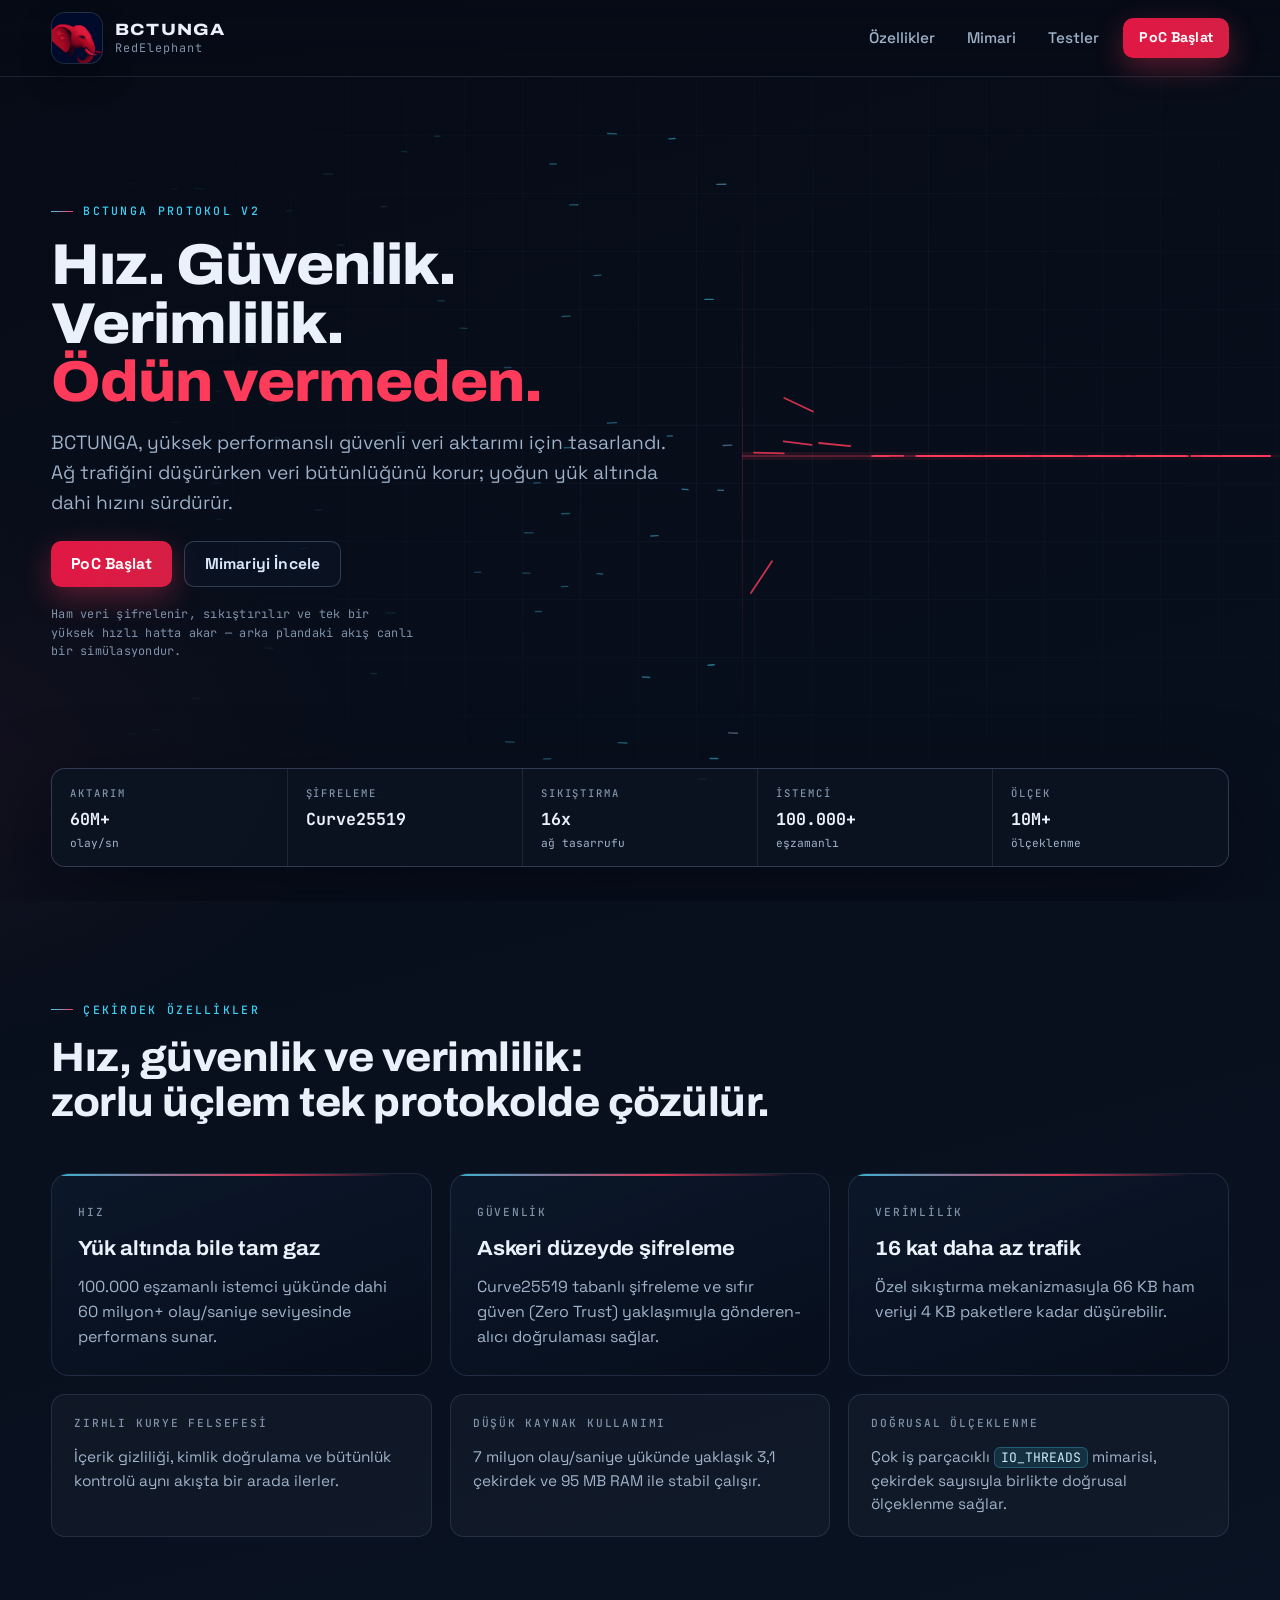
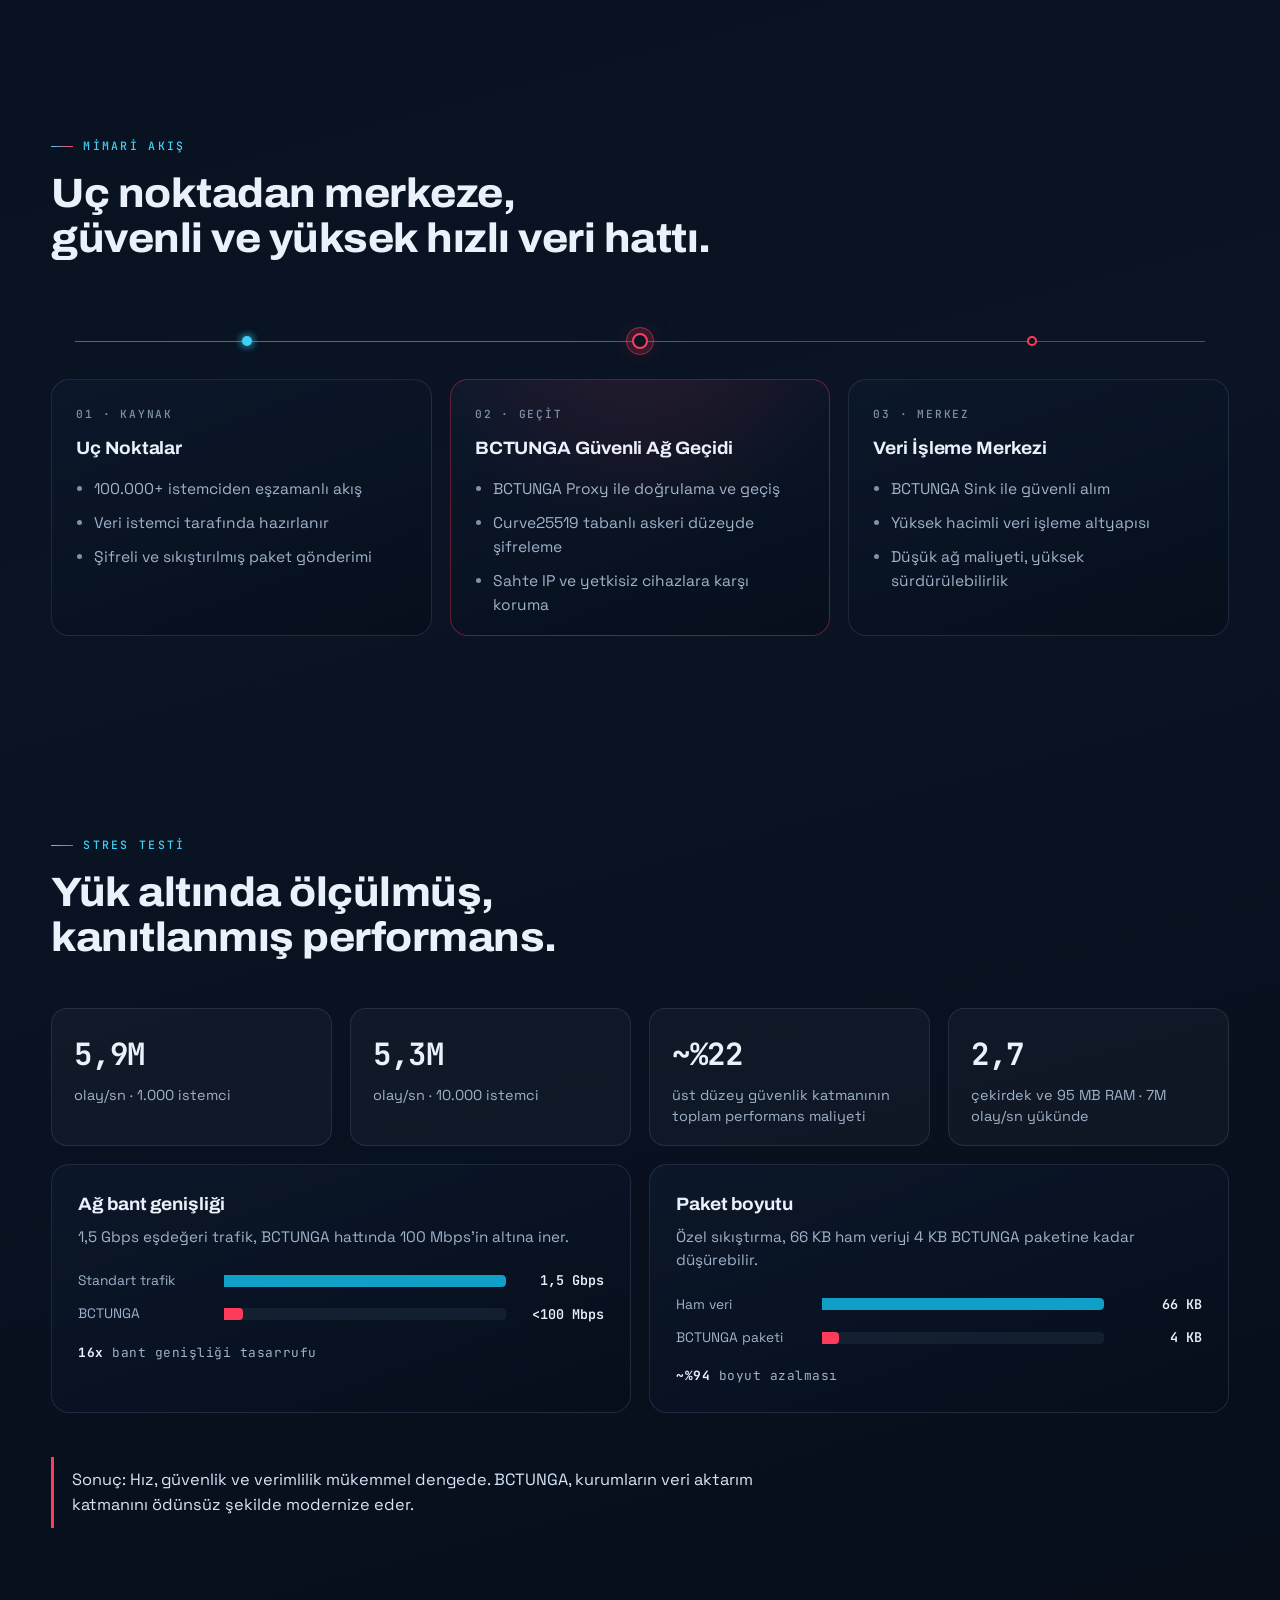
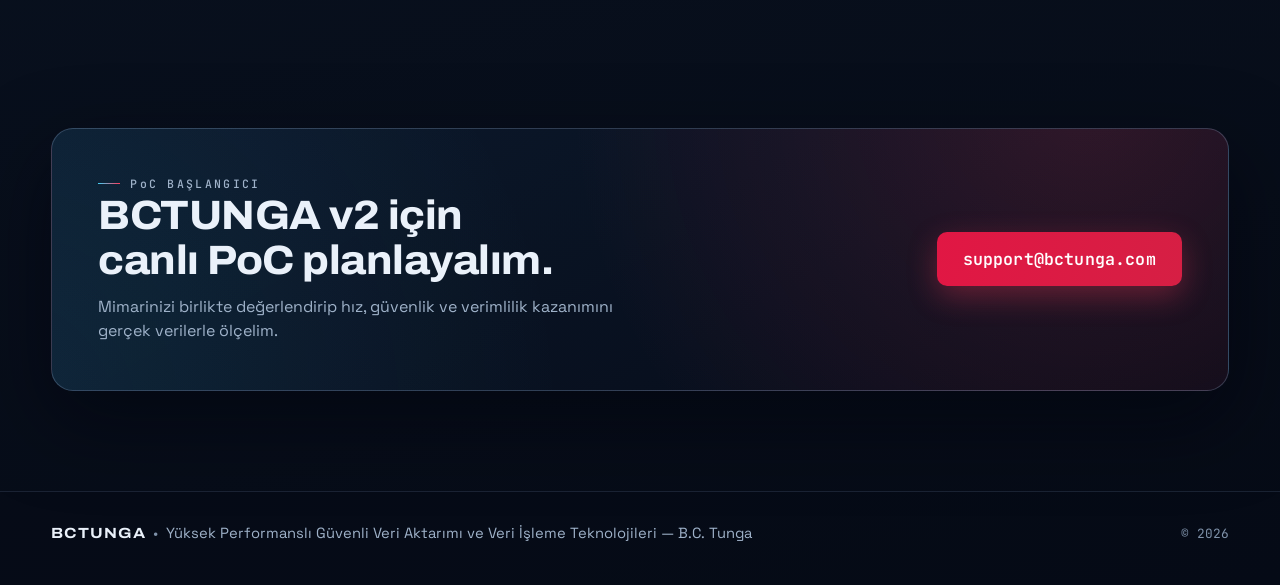
==== commit 02beae0d: "Fix stale-cache breakage and improve rendering performance - Cache-bust styles.css and script.js wit" ====
--- a/index.html
+++ b/index.html
@@ -15,12 +15,11 @@
   <link rel="preconnect" href="https://fonts.googleapis.com">
   <link rel="preconnect" href="https://fonts.gstatic.com" crossorigin>
   <link href="https://fonts.googleapis.com/css2?family=Archivo:wdth,wght@62..125,100..900&family=Space+Grotesk:wght@300..700&family=JetBrains+Mono:wght@400..700&display=swap" rel="stylesheet">
-  <link rel="stylesheet" href="styles.css">
+  <link rel="stylesheet" href="styles.css?v=3">
 </head>
 <body>
   <a class="skip-link" href="#home">İçeriğe geç</a>
   <div class="scroll-progress" aria-hidden="true"><i id="scroll-bar"></i></div>
-  <div class="grain" aria-hidden="true"></div>
 
   <header class="site-header">
     <div class="container header-inner">
@@ -273,6 +272,6 @@
     </div>
   </footer>
 
-  <script src="script.js" defer></script>
+  <script src="script.js?v=3" defer></script>
 </body>
 </html>
--- a/styles.css
+++ b/styles.css
@@ -39,11 +39,12 @@
   font-family: var(--font-body);
   font-weight: 400;
   color: var(--ink);
+  /* background-attachment: fixed kullanma — Safari'de her kaydırmada
+     tüm degradeyi yeniden boyatıp sayfayı yavaşlatıyor */
   background:
     radial-gradient(90vw 70vh at 85% -10%, rgba(63, 208, 245, 0.07), transparent 60%),
     radial-gradient(70vw 60vh at -10% 20%, rgba(255, 59, 92, 0.055), transparent 55%),
     linear-gradient(165deg, var(--bg-0), var(--bg-1) 55%, var(--bg-0));
-  background-attachment: fixed;
   min-height: 100vh;
   line-height: 1.55;
   -webkit-font-smoothing: antialiased;
@@ -98,16 +99,6 @@
 
 #home:focus {
   outline: none;
-}
-
-.grain {
-  position: fixed;
-  inset: 0;
-  z-index: 90;
-  pointer-events: none;
-  opacity: 0.05;
-  background-image: url("data:image/svg+xml,%3Csvg viewBox='0 0 256 256' xmlns='http://www.w3.org/2000/svg'%3E%3Cfilter id='n'%3E%3CfeTurbulence type='fractalNoise' baseFrequency='0.8' numOctaves='2' stitchTiles='stitch'/%3E%3C/filter%3E%3Crect width='100%25' height='100%25' filter='url(%23n)'/%3E%3C/svg%3E");
-  background-size: 256px 256px;
 }
 
 /* ---------- scroll progress ---------- */
@@ -427,8 +418,6 @@
   border: 1px solid var(--line);
   border-radius: 14px;
   overflow: hidden;
-  backdrop-filter: blur(8px);
-  -webkit-backdrop-filter: blur(8px);
   box-shadow: var(--shadow);
 }
 
@@ -589,6 +578,15 @@
   height: 16px;
   border-color: var(--red);
   box-shadow: 0 0 0 6px rgba(255, 59, 92, 0.14), 0 0 24px rgba(255, 59, 92, 0.35);
+}
+
+/* Nabız: box-shadow yerine compositor dostu transform/opacity animasyonu */
+.flow-node.n2::after {
+  content: "";
+  position: absolute;
+  inset: -8px;
+  border-radius: 50%;
+  border: 1px solid rgba(255, 59, 92, 0.5);
   animation: gateway-pulse 2.6s ease-in-out infinite;
 }
 
@@ -639,8 +637,14 @@
 }
 
 @keyframes gateway-pulse {
-  0%, 100% { box-shadow: 0 0 0 6px rgba(255, 59, 92, 0.14), 0 0 24px rgba(255, 59, 92, 0.35); }
-  50% { box-shadow: 0 0 0 10px rgba(255, 59, 92, 0.08), 0 0 34px rgba(255, 59, 92, 0.5); }
+  0%, 100% {
+    transform: scale(1);
+    opacity: 0.7;
+  }
+  50% {
+    transform: scale(1.45);
+    opacity: 0;
+  }
 }
 
 .flow-panels {
